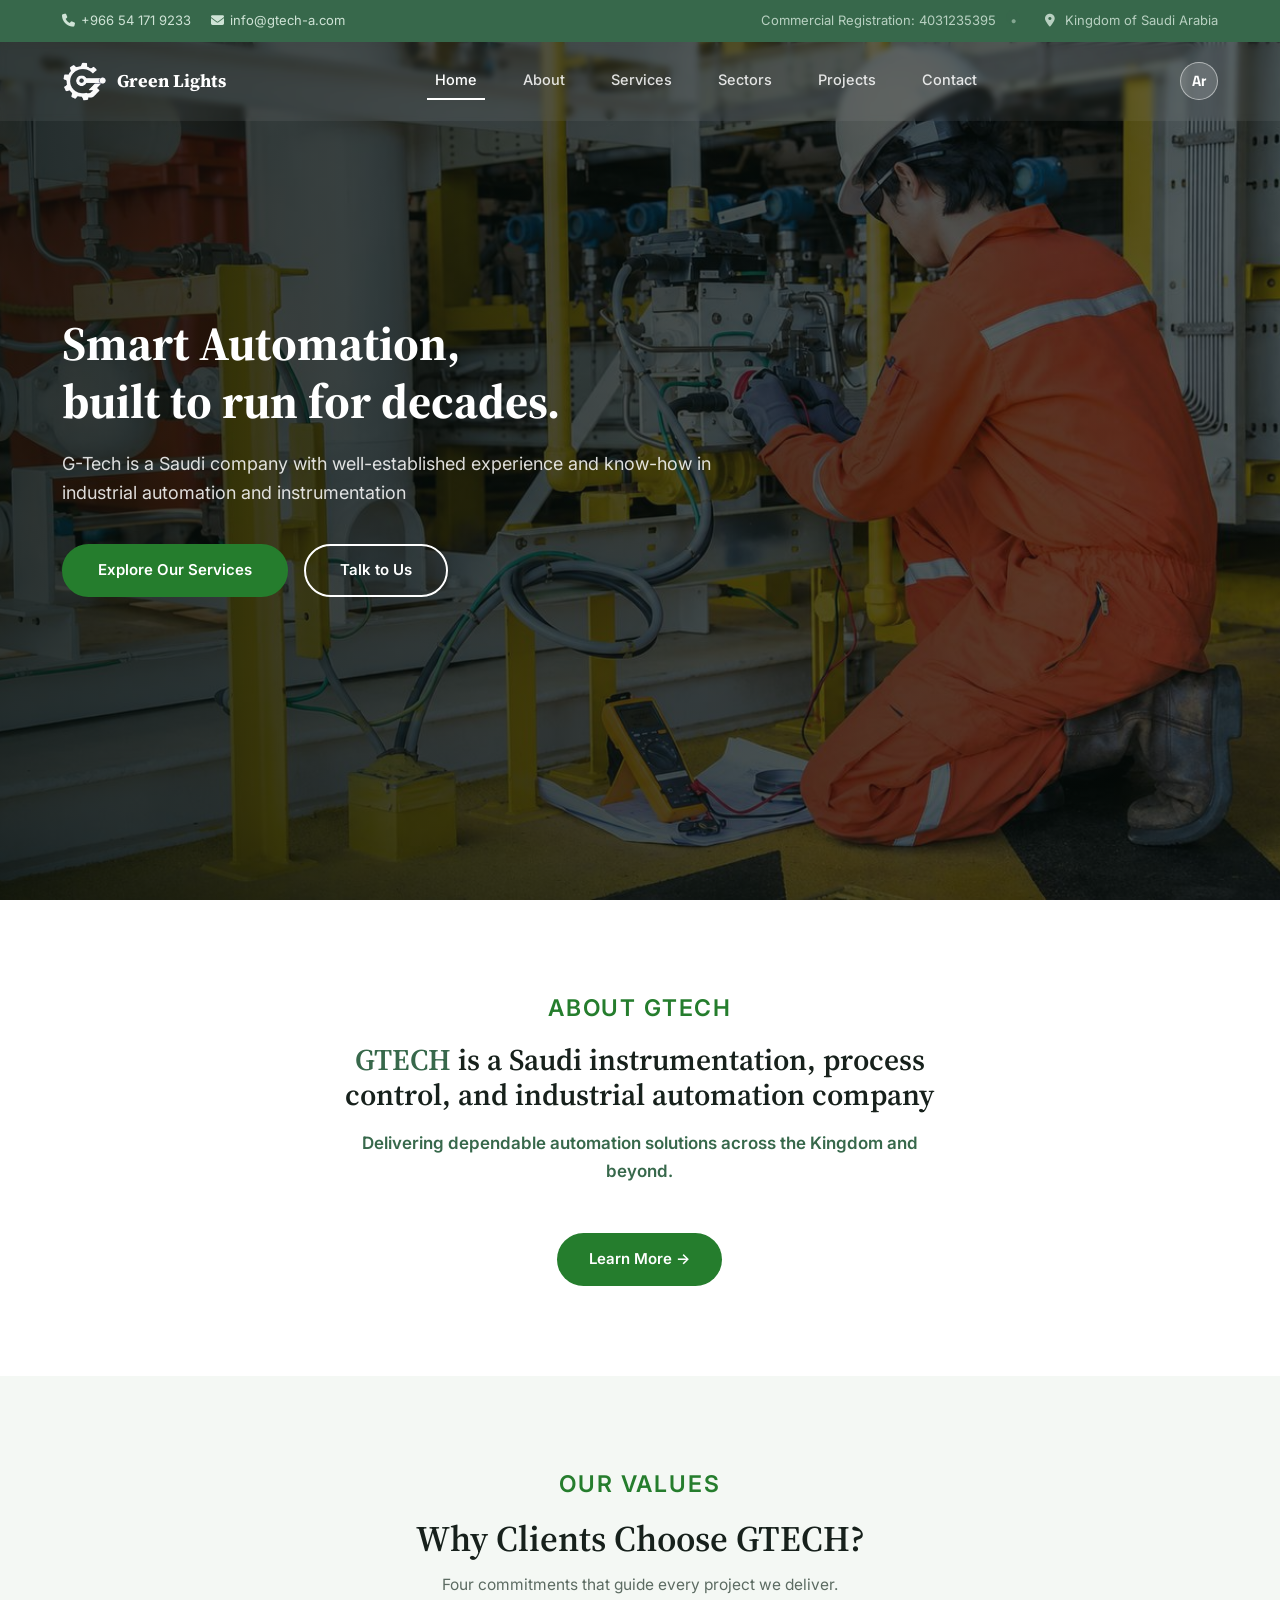
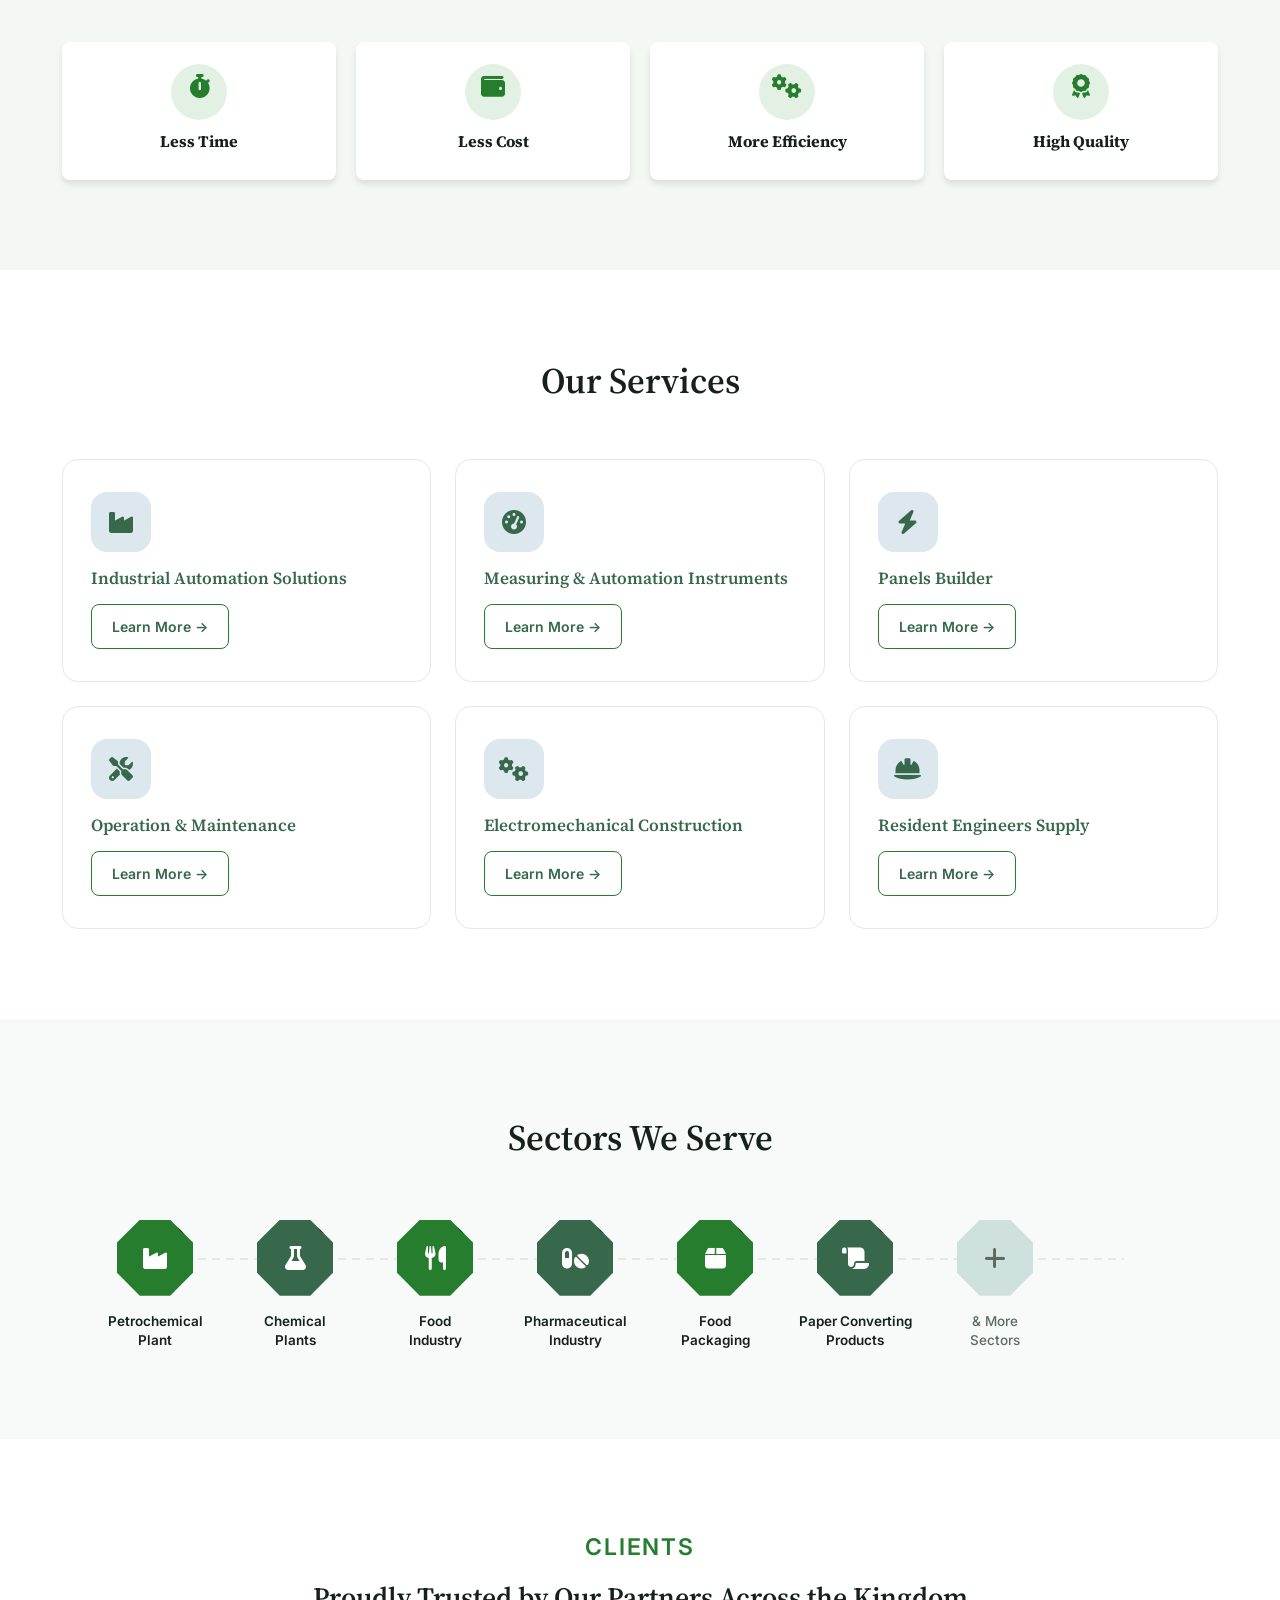
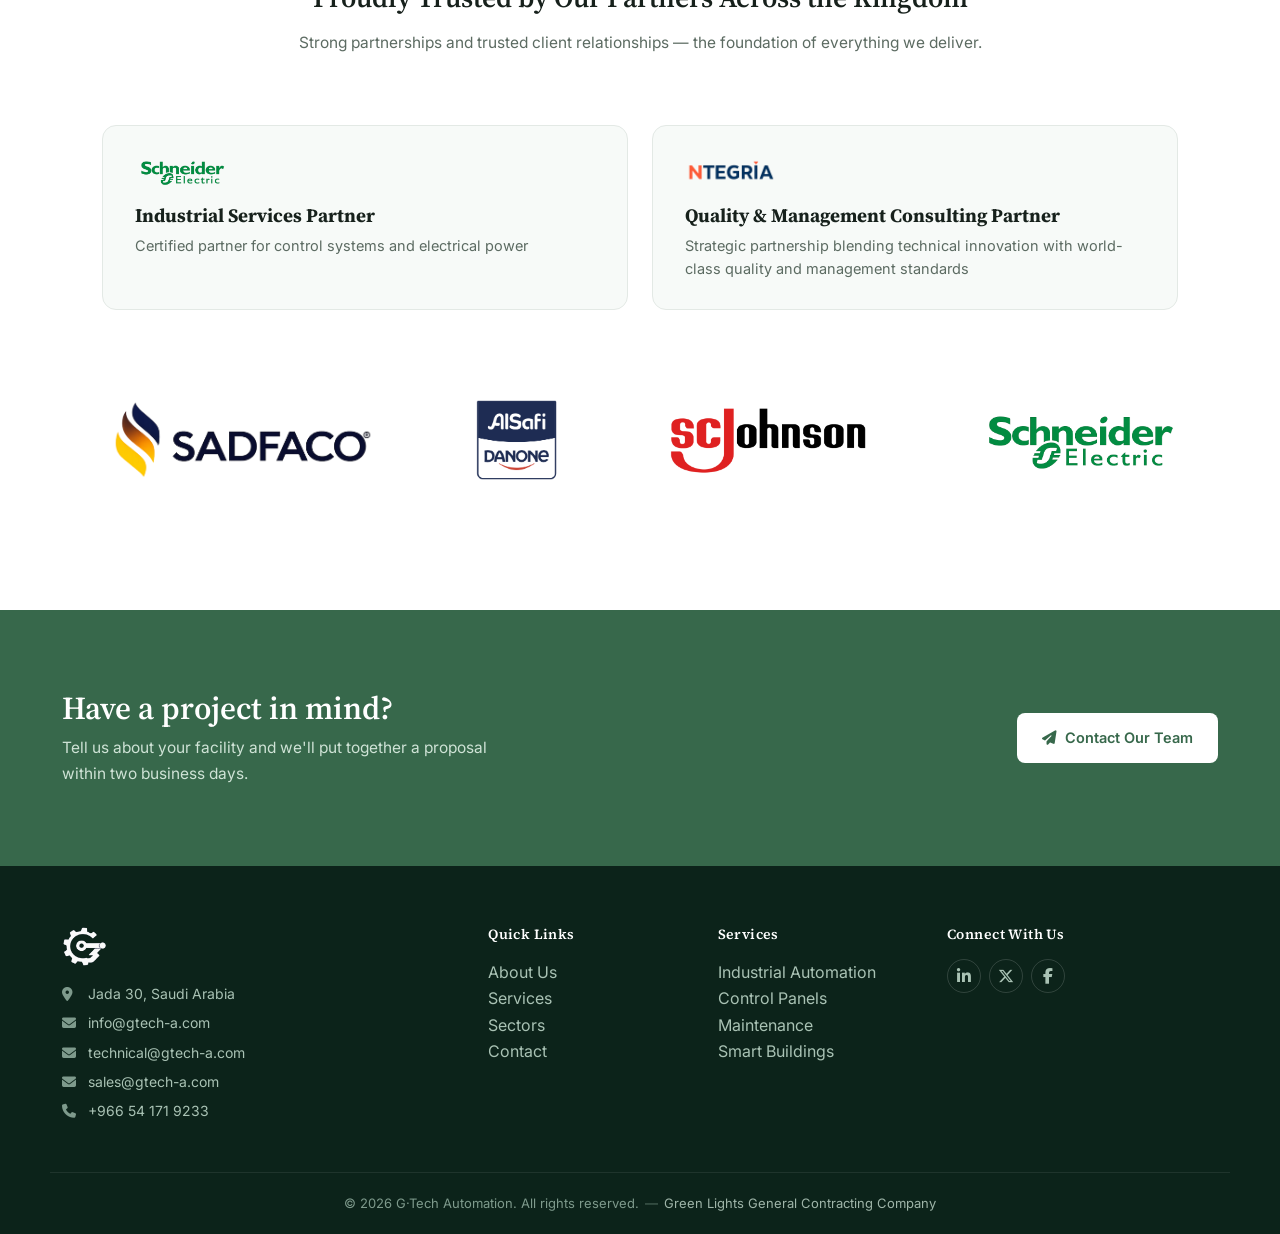
==== GTECH/index.html @ 02e1e557 "Merge branch 'main' of https://github.com/ghala-almashi/gtech" ====
<!DOCTYPE html>
<html lang="en" dir="ltr">

<head>
  <meta charset="UTF-8">
  <meta name="viewport" content="width=device-width, initial-scale=1.0">
  <title>G·Tech — Industrial Automation &amp; Instrumentation</title>
  <link rel="icon" type="image/png" href="img/logo-g.png">
  <!-- Google Fonts -->
  <link rel="preconnect" href="https://fonts.googleapis.com">
  <link rel="preconnect" href="https://fonts.gstatic.com" crossorigin>
  <link
    href="https://fonts.googleapis.com/css2?family=Source+Serif+4:opsz,wght@8..60,500;8..60,600;8..60,700&family=Inter:wght@400;500;600;700&display=swap"
    rel="stylesheet">
  <link href="https://fonts.googleapis.com/css2?family=Cairo:wght@500;600;700&display=swap" rel="stylesheet">

  <!-- Bootstrap 5 -->
  <link rel="stylesheet" href="https://cdnjs.cloudflare.com/ajax/libs/bootstrap/5.3.3/css/bootstrap.min.css"
    id="bootstrapCss">

  <!-- Font Awesome -->
  <link rel="stylesheet" href="https://cdnjs.cloudflare.com/ajax/libs/font-awesome/6.5.2/css/all.min.css">

  <!-- Custom styles (loaded after Bootstrap so it can override) -->
  <link rel="stylesheet" href="style.css">
</head>

<body>

  <!-- ============ TOPBAR ============ -->
  <div class="topbar">
    <div class="container topbar__row">
      <div class="topbar__contact">
        <a href="tel:+966541719233" style="direction: ltr !important; display: inline-block;">
          <i class="fa-solid fa-phone"></i>+966 54 171 9233
        </a>
        <a href="mailto:info@gtech-a.com">
          <i class="fa-solid fa-envelope"></i>info@gtech-a.com
        </a>
      </div>

      <div class="topbar__meta">
        <span data-i18n="topbar_cr">CR: 1234567890</span>
        <span class="dot">•</span>
        <a href="https://maps.app.goo.gl/diyAg2aWHn1jq8XP6" target="_blank" rel="noopener" class="topbar__location">
          <i class="fa-solid fa-location-dot"></i>
          <span data-i18n="topbar_location">Kingdom of Saudi Arabia</span>
        </a>
      </div>
    </div>
  </div>

  <!-- ============ HEADER / NAVBAR ============ -->
  <header class="site-header">
    <nav class="navbar navbar-expand-lg">
      <div class="container">
        <a href="#top" class="navbar-brand logo">
          <img src="img/logo.png" id="logoImg" alt="G·Tech Automation Logo" style="height: 40px;">
          <span class="logo__company-name" data-i18n="company_name">The Green Lights</span>

        </a>

        <div class="d-flex align-items-center gap-2 order-lg-2">
          <button id="langToggle" type="button" class="lang-toggle" aria-label="Switch language">Ar</button>
          <button class="navbar-toggler" type="button" data-bs-toggle="collapse" data-bs-target="#siteNav"
            aria-controls="siteNav" aria-expanded="false" aria-label="Toggle navigation">
            <span class="navbar-toggler-icon"></span>
          </button>
        </div>

        <div class="collapse navbar-collapse" id="siteNav">
          <ul class="navbar-nav mx-auto nav">
            <li class="nav-item"><a class="nav-link active" href="#top" data-i18n="nav_home">Home</a></li>
            <li class="nav-item"><a class="nav-link" href="#about" data-i18n="nav_about">About</a></li>
            <li class="nav-item"><a class="nav-link" href="#services" data-i18n="nav_services">Services</a></li>
            <li class="nav-item"><a class="nav-link" href="#sectors" data-i18n="nav_sectors">Sectors</a></li>
            <li class="nav-item"><a class="nav-link" href="#clients" data-i18n="nav_projects">Projects</a></li>
            <li class="nav-item"><a class="nav-link" href="contact.html" data-i18n="nav_contact">Contact</a></li>
          </ul>
        </div>
      </div>
    </nav>
  </header>

  <main id="top">

    <!-- ============ HERO BACKGROUND VIDEO (G-TECH STYLE) ============ -->
    <section class="hero-video-section" style="background-image:url('img/heropage.jpg');">
      <!-- طبقة فلتر بلون الهوية الأخضر الداكن لدمج الفيديو مع الموقع ووضوح النص -->
      <div class="hero-video-overlay"></div>

      <div class="container hero-video-container">
        <div class="hero-video-content">

          <h1 class="hero-video-title" data-i18n="hero_title">Smart Automation,<br>built to run for decades.</h1>
          <p class="hero-video-desc" data-i18n="hero_lede">
            We design, build, and maintain next-generation industrial automation systems and control panels with
            unmatched efficiency.
          </p>

          <div class="hero-video-actions">
            <a href="#services" class="btn-schneider btn-schneider--primary" data-i18n="hero_btn_explore">Explore Our
              Services</a>
            <a href="contact.html" class="btn-schneider btn-schneider--outline" data-i18n="hero_btn_talk">Talk to Us</a>
          </div>
        </div>
      </div>
    </section>

    <!-- ============ ABOUT ============ -->
    <section class="about-benefits reveal" id="about">
      <div class="container">
        <div class="row align-items-center g-5">

          <div class="col-lg-7 mx-auto">
            <p class="eyebrow eyebrow--dark" data-i18n="About">About GTECH</p>
            <h2 class="about-benefits__title" data-i18n="about_title">
              <span>GTECH</span> is a Saudi instrumentation, process control, and industrial automation company
            </h2>
            <p class="about-benefits__tagline" data-i18n="about_tagline">Delivering dependable automation solutions across the Kingdom and beyond.</p>
            <a href="about.html" class="about-benefits__cta" data-i18n="learn_more">
              <svg width="16" height="16" viewBox="0 0 24 24" fill="none" stroke="currentColor" stroke-width="2">
                <path d="M5 12h14M13 6l6 6-6 6" />
              </svg>
            </a>
          </div>
        </div>
      </div>
    </section>

    <!-- ============ Values ============ -->
    <section class="value-section reveal">
      <div class="container">
        <div class="section-head">
          <p class="eyebrow eyebrow--dark" data-i18n="values_eyebrow">Our Values</p>
          <h2 data-i18n="values_title">Why Clients Choose GTECH</h2>
          <p class="section-head__sub" data-i18n="values_sub">Four commitments that guide every project we deliver.</p>
        </div>

        <div class="value-grid">
          <div class="value-card">
            <div class="icon-circle">
              <i class="fa-solid fa-stopwatch"></i>
            </div>
            <h3 class="value-title" data-i18n="first_value"></h3>
          </div>

          <div class="value-card">
            <div class="icon-circle">
              <i class="fa-solid fa-wallet"></i>
            </div>
            <h3 class="value-title" data-i18n="second_value">International Shipping</h3>
          </div>

          <div class="value-card">
            <div class="icon-circle">
              <i class="fa-solid fa-gears"></i>
            </div>
            <h3 class="value-title" data-i18n="third_value">International Shipping</h3>
          </div>

          <div class="value-card">
            <div class="icon-circle">
              <i class="fa-solid fa-award"></i>
            </div>

            <h3 class="value-title" data-i18n="Fourth_value">International Shipping</h3>
          </div>
        </div>
      </div>
    </section>

    <!-- ============ SERVICES ============ -->
    <section class="features reveal" id="services">
      <div class="container">
        <div class="row">
          <div class="section-head">
            <h2 data-i18n="our_services">Our Services</h2>
          </div>
        </div>

        <div class="row row-cols-1 row-cols-md-2 row-cols-lg-3 g-4">

          <div class="col">
            <article class="fcard h-100">
              <div class="fcard__blob"><i class="fa-solid fa-industry"></i></div>
              <h3 data-i18n="s1">Industrial Automation Solutions</h3>
              <a href="service-automation.html" class="fcard__btn" data-i18n="learn_more">Learn More →</a>
            </article>
          </div>

          <div class="col">
            <article class="fcard h-100">
              <div class="fcard__blob"><i class="fa-solid fa-gauge-high"></i></div>
              <h3 data-i18n="s2">Measuring &amp; Automation Instruments</h3>
              <a href="service-instrumentation.html" class="fcard__btn" data-i18n="learn_more">Learn More →</a>
            </article>
          </div>

          <div class="col">
            <article class="fcard h-100">
              <div class="fcard__blob"><i class="fa-solid fa-bolt"></i></div>
              <h3 data-i18n="s3">Panels Builder</h3>
              <a href="service-panels.html" class="fcard__btn" data-i18n="learn_more">Learn More →</a>
            </article>
          </div>

          <div class="col">
            <article class="fcard h-100">
              <div class="fcard__blob"><i class="fa-solid fa-screwdriver-wrench"></i></div>
              <h3 data-i18n="s4">Operation &amp; Maintenance</h3>
              <a href="service-maintenance.html" class="fcard__btn" data-i18n="learn_more">Learn More →</a>
            </article>
          </div>

          <div class="col">
            <article class="fcard h-100">
              <div class="fcard__blob"><i class="fa-solid fa-gears"></i></div>
              <h3 data-i18n="s5">Electromechanical Construction</h3>
              <a href="service-electromechanical.html" class="fcard__btn" data-i18n="learn_more">Learn More →</a>
            </article>
          </div>

          <div class="col">
            <article class="fcard h-100">
              <div class="fcard__blob"><i class="fa-solid fa-hard-hat"></i></div>
              <h3 data-i18n="s6">Resident Engineers Supply</h3>
              <a href="service-resident.html" class="fcard__btn" data-i18n="learn_more">Learn More →</a>
            </article>
          </div>

        </div>
      </div>
    </section>

    <!-- ============ SECTORS ============ -->
    <section class="sectors-served reveal" id="sectors">
      <div class="container text-center">
        <h2 class="sectors-served__title" data-i18n="sectors_title">Sectors We Serve</h2>

        <div class="sectors-served__row">

          <div class="sector-item">
            <div class="sector-item__icon sector-item__icon--a">
              <span class="sector-item__num">01</span>
              <i class="fa-solid fa-industry"></i>
            </div>
            <p data-i18n="sector1">Petrochemical<br>Plant</p>
          </div>

          <div class="sector-item">
            <div class="sector-item__icon sector-item__icon--b">
              <span class="sector-item__num">02</span>
              <i class="fa-solid fa-flask"></i>
            </div>
            <p data-i18n="sector2">Chemical<br>Plants</p>
          </div>

          <div class="sector-item">
            <div class="sector-item__icon sector-item__icon--a">
              <span class="sector-item__num">03</span>
              <i class="fa-solid fa-utensils"></i>
            </div>
            <p data-i18n="sector3">Food<br>Industry</p>
          </div>

          <div class="sector-item">
            <div class="sector-item__icon sector-item__icon--b">
              <span class="sector-item__num">04</span>
              <i class="fa-solid fa-pills"></i>
            </div>
            <p data-i18n="sector4">Pharmaceutical<br>Industry</p>
          </div>

          <div class="sector-item">
            <div class="sector-item__icon sector-item__icon--a">
              <span class="sector-item__num">05</span>
              <i class="fa-solid fa-box"></i>
            </div>
            <p data-i18n="sector5">Food<br>Packaging</p>
          </div>

          <div class="sector-item">
            <div class="sector-item__icon sector-item__icon--b">
              <span class="sector-item__num">06</span>
              <i class="fa-solid fa-scroll"></i>
            </div>
            <p data-i18n="sector6">Paper Converting<br>Products</p>
          </div>

          <div class="sector-item sector-item--more">
            <div class="sector-item__icon sector-item__icon--more">
              <i class="fa-solid fa-plus"></i>
            </div>
            <p data-i18n="sector_more">&amp; More<br>Sectors</p>
          </div>

        </div>
      </div>
    </section>

    <!-- ============ CLIENTS ============ -->
    <section class="clients reveal" id="clients">
      <div class="container">

        <p class="eyebrow eyebrow--dark text-center" data-i18n="clients_eyebrow">
          CLIENTS
        </p>

        <h2 class="clients__title text-center" data-i18n="clients_title">
          Proudly Trusted by Our Partners Across the Kingdom
        </h2>

        <p class="clients__lede text-center" data-i18n="clients_tagline">We bring together advanced technology and administrative quality to build a sustainable, future-ready organization.</p>

        <div class="row partner-highlights g-4">
          <div class="col-lg-6">
            <div class="partner-card">
              <img src="img/client4.png" alt="Schneider Electric" class="partner-card__logo">
              
              <h3 class="partner-card__role" data-i18n="partner1_role1">Industrial Services Partner</h3>
              <p class="partner-card__desc" data-i18n="partner1_role2">Certified partner for control systems and electrical power</p>
            </div>
          </div>
          <div class="col-lg-6">
            <div class="partner-card">
              <img src="img/client10.png" alt="NTEGRIA" class="partner-card__logo">
              
              <h3 class="partner-card__role" data-i18n="partner2_role1">Quality &amp; Management Consulting Partner</h3>
              <p class="partner-card__desc" data-i18n="partner2_role2">Strategic partnership blending technical innovation with world-class quality and management standards</p>
            </div>
          </div>
        </div>

        <div class="clients-slider">

          <div class="slide-track">

            <!-- First set -->
            <img src="img/client1.png" alt="Client 1">
            <img src="img/client2.png" alt="Client 2">
            <img src="img/client3.png" alt="Client 3">
            <img src="img/client4.png" alt="Client 4">
            <img src="img/client5.svg.webp" alt="Client 5">
            <img src="img/client6.png" alt="Client 6">
            <img src="img/client7.png" alt="Client 7">
            <img src="img/client8.png" alt="Client 8">
            <img src="img/client9.png" alt="Client 9">
            <img src="img/client10.png" alt="Client 10">

            <!-- Duplicate for seamless loop -->
            <img src="img/client1.png" alt="Client 1">
            <img src="img/client2.png" alt="Client 2">
            <img src="img/client3.png" alt="Client 3">
            <img src="img/client4.png" alt="Client 4">
            <img src="img/client5.svg.webp" alt="Client 5">
            <img src="img/client6.png" alt="Client 6">
            <img src="img/client7.png" alt="Client 7">
            <img src="img/client8.png" alt="Client 8">
            <img src="img/client9.png" alt="Client 9">
            <img src="img/client10.png" alt="Client 10">
          </div>

        </div>

      </div>
    </section>


    <!-- ============ CTA / CONTACT ============ -->
    <section class="cta reveal" id="contact">
      <div class="container">

        <div class="row cta__row align-items-center g-4">
          <div class="col-lg-8">
            <h2 data-i18n="cta_title">Have a project in mind?</h2>
            <p data-i18n="cta_text">Tell us about your facility and we'll put together a proposal within two business
              days.</p>
          </div>
          <div class="col-lg-4 text-lg-end">
            <a href="mailto:info@gtech-a.com" class="btn btn--light"><i class="fa-solid fa-paper-plane"></i><span
                data-i18n="cta_btn">Contact
                Our Team</span></a>
          </div>
        </div>
      </div>

    </section>

  </main>


  <!-- ============ FOOTER ============ -->
  <footer class="site-footer">
    <div class="container">
      <!-- تم تغيير text-center إلى text-start ليصبح كل شيء محاذياً للطرف بشكل مرتب تلقائياً حسب اللغة -->
      <div class="row footer__grid g-4 text-start justify-content-between">

        <div class="col-lg-4 col-md-6 footer__col footer__col--brand">
          <a href="#top">
            <img src="img/logo.png" id="logoImg" alt="G·Tech Automation Logo"
              style="height: 50px; padding-bottom: 10px;">
          </a>
          <p>
            <a href="https://maps.app.goo.gl/diyAg2aWHn1jq8XP6" target="_blank" style="color: inherit; text-decoration: none;">
              <i class="fa-solid fa-location-dot"></i>
              <span data-i18n="footer_address">Jada 30, Kingdom of Saudi Arabia</span>
            </a>
          </p>
          <p><i class="fa-solid fa-envelope"></i> <a href="mailto:info@gtech-a.com">info@gtech-a.com</a></p>
          <p><i class="fa-solid fa-envelope"></i> <a href="mailto:technical@gtech-a.com">technical@gtech-a.com</a></p>
          <p><i class="fa-solid fa-envelope"></i> <a href="mailto:sales@gtech-a.com">sales@gtech-a.com</a></p>
          <p><i class="fa-solid fa-phone"></i> <a href="tel:+966541719233"
              style="direction: ltr !important; display: inline-block;">+966 54 171 9233</a></p>
        </div>

        <div class="col-lg-2 col-md-6 footer__col">
          <h4 data-i18n="footer_quicklinks_title">Quick Links</h4>
          <ul class="list-unstyled">
            <li><a href="#about" data-i18n="footer_about">About Us</a></li>
            <li><a href="#services" data-i18n="footer_services">Services</a></li>
            <li><a href="#sectors" data-i18n="footer_sectors">Sectors</a></li>
            <li><a href="contact.html" data-i18n="footer_contact">Contact</a></li>
          </ul>
        </div>

        <div class="col-lg-2 col-md-6 footer__col">
          <h4 data-i18n="footer_services_title">Services</h4>
          <ul class="list-unstyled">
            <li><a href="#services" data-i18n="footer_serv1">Industrial Automation</a></li>
            <li><a href="#services" data-i18n="footer_serv2">Control Panels</a></li>
            <li><a href="#services" data-i18n="footer_serv3">Maintenance</a></li>
            <li><a href="#services" data-i18n="footer_serv4">Smart Buildings</a></li>
          </ul>
        </div>

        <div class="col-lg-3 col-md-6 footer__col footer__social-block">
          <h4 data-i18n="footer_social_title">Social Media</h4>
          <!-- تم تغيير justify-content-center إلى d-flex لتبدأ الأيقونات من الطرف أيضاً -->
          <div class="footer__social d-flex gap-2">
            <a href="https://www.linkedin.com/in/g-tech-902535407" target="_blank" rel="noopener"
              aria-label="LinkedIn"><i class="fa-brands fa-linkedin-in"></i></a>
            <a href="https://x.com/GTechIndus" target="_blank" rel="noopener" aria-label="X"><i
                class="fa-brands fa-x-twitter"></i></a>
            <a href="https://www.facebook.com/profile.php?id=61589156886063" target="_blank" rel="noopener"
              aria-label="Facebook"><i class="fa-brands fa-facebook-f"></i></a>
          </div>
        </div>

      </div>
    </div>

    <div class="container footer__bottom text-center">
      <p>© <span id="year"></span> <span data-i18n="footer_copyright">G·Tech Automation. All rights reserved.</span> <span class="footer__group-sep">—</span> <span class="footer__group" data-i18n="footer_group">Green Lights General Contracting Company</span></p>
    </div>
  </footer>

  <!-- Bootstrap JS bundle (includes Popper, powers the navbar collapse) -->
  <script src="https://cdnjs.cloudflare.com/ajax/libs/bootstrap/5.3.3/js/bootstrap.bundle.min.js"></script>
  <!-- Custom JS -->
  <script src="script.js"></script>
  <script src="i18n.js"></script>

</body>

</html>
---- GTECH/style.css ----
/* =========================================================
   G·TECH AUTOMATION — Custom Stylesheet
   Built on top of Bootstrap 5 (grid, navbar, utilities)
   ========================================================= */

:root{
  /* ---- color tokens ---- */
  --primary:      #257D2D;
  --primary-dark: #37684B;
  --primary-tint: #cfe1dc;
  --accent-blue: #37684B;
  --accent-blue-tint: #DCE7EE;
  --ink:          #17211C;
  --muted:        #5C6B62;
  --bg:           #FFFFFF;
  --bg-soft:      #F7FAF8;
  --border:       #E3E9E5;

  /* ---- type tokens ---- */
  --font-display: 'Source Serif 4', Georgia, serif;
  --font-body:    'Inter', sans-serif;

  --radius: 10px;
}

body{
  background:var(--bg);
  color:var(--ink);
  font-family:var(--font-body);
  line-height:1.65;
  -webkit-font-smoothing:antialiased;
}
a{ color:inherit; text-decoration:none; }
h1,h2,h3,h4{
  font-family:var(--font-display);
  line-height:1.18;
  margin:0;
  font-weight:600;
  color:var(--ink);
}
p{ margin:0; }

/* keep container width consistent with the original design at large sizes */
@media (min-width:1200px){
  .container{ max-width:1180px; }
}

a:focus-visible, button:focus-visible, input:focus-visible{
  outline:2px solid var(--primary);
  outline-offset:3px;
}

@media (prefers-reduced-motion: reduce){
  *{ animation-duration:0.001ms !important; animation-iteration-count:1 !important; transition-duration:0.001ms !important; }
}

section[id]{
  scroll-margin-top: 100px;
}

@media (max-width:575.98px){
  section[id]{
    scroll-margin-top: 70px;
  }
}

/* ---------- shared labels ---------- */
.eyebrow{
  font-size:23px;
  font-weight:600;
  letter-spacing:0.08em;
  text-transform:uppercase;
  color:var(--accent-blue-tint);
  margin-bottom:14px;
  display:block;
}
.eyebrow--dark{ color:var(--primary); }

/* =========================================================
   TOPBAR
   ========================================================= */
.topbar{
  background:var(--primary-dark);
  color:#CFE3D6;
  font-size:13px;
  position:fixed; top:0; left:0; right:0; z-index:1040; --topbar-h:42px; }
.topbar__row{
  min-height:var(--topbar-h);
  display:flex;
  align-items:center;
  justify-content:space-between;
  padding-block:8px;
  gap:16px;
  flex-wrap:wrap;
}
.topbar__contact{ display:flex; gap:20px; }
.topbar__contact a i{ margin-inline-end:6px; }
.topbar__contact a:hover{ color:#fff; }
.topbar__meta{ display:flex; gap:10px; opacity:.85; }
.topbar__meta i{ margin-inline-end:6px; }
.topbar__meta .dot{ opacity:.6; }

/* =========================================================
   HEADER / NAVBAR
   ========================================================= */
.site-header {
  background:rgba(255,255,255,0.06);
  backdrop-filter:blur(3px);
  border-bottom:1px solid transparent;
  position:fixed;
  top:var(--topbar-h, 42px);
  left:0; right:0;
  z-index:1030;
  transition:background-color .3s ease, box-shadow .3s ease, border-color .3s ease;
}
.site-header .logo__company-name{
  color:#fff;
}
.site-header.is-scrolled .logo__company-name{
  color:var(--ink);
}
.site-header .logo, .site-header .logo__word{ color:#fff; }
.site-header .logo__word em{ color:#CFE9DA; }
.site-header .logo__mark{ background:rgba(255,255,255,0.18); color:#fff; }
.site-header .nav .nav-link{ color:rgba(255,255,255,0.85); }
.site-header .nav .nav-link:hover, .site-header .nav .nav-link.active{ color:#fff; border-color:#fff; }
.site-header .navbar-toggler-icon{ filter:invert(1); }
.site-header .btn--nav.btn--primary{ background:rgba(255,255,255,0.14); border:1px solid rgba(255,255,255,0.55); color:#fff; }
.site-header .btn--nav.btn--primary:hover{ background:rgba(255,255,255,0.24); }

.site-header.is-scrolled{
  background:var(--bg);
  border-bottom-color:var(--border);
  box-shadow:0 8px 24px -18px rgba(15,107,66,0.35);
  
}

.site-header.is-scrolled .nav .nav-link{ color:var(--muted); }
.site-header.is-scrolled .nav .nav-link:hover, .site-header.is-scrolled .nav .nav-link.active{ color:var(--ink); border-color:var(--primary); }
.site-header.is-scrolled .navbar-toggler-icon{ filter:none; }
.site-header.is-scrolled .btn--nav.btn--primary{ background:var(--primary); border-color:transparent; color:#fff; }
.site-header.is-scrolled .btn--nav.btn--primary:hover{ background:var(--primary-dark); }
@media (max-width:575.98px){
  .topbar{
    position:static;
  }
  .site-header{
    position:sticky;
    top:0;
  }
}

@media (max-width:991.98px){
  .navbar-collapse.show{
    background:var(--bg);
    margin-top:14px;
    padding:14px 20px 20px;
    border-radius:12px;
    box-shadow:0 16px 34px -18px rgba(0,0,0,0.35);
  }
  .navbar-collapse.show .nav-link{ color:var(--muted) !important; }
  .navbar-collapse.show .nav-link:hover, .navbar-collapse.show .nav-link.active{ color:var(--ink) !important; }
  .navbar-collapse.show .btn--nav.btn--primary{ background:var(--primary) !important; border-color:transparent !important; color:#fff !important; }
}
.navbar{ padding-block:14px; }
.logo{ display:flex; align-items:center; gap:10px; color:var(--ink); }
.logo__mark{
  font-family:var(--font-display);
  font-weight:700;
  font-size:22px;
  color:#fff;
  background:var(--primary);
  width:38px; height:38px;
  display:inline-flex; align-items:center; justify-content:center;
  border-radius:8px;
}
.logo__mark--light{ background:#fff; color:var(--primary-dark); }
.logo__word{ font-size:16px; font-weight:600; letter-spacing:0.01em; }
.logo__word em{ color:var(--primary); font-style:normal; font-weight:500; }
.logo__company-name{
  font-family:var(--font-display);
  font-size:18px;
  font-weight:700;
  color:var(--ink);
  white-space:nowrap;
}
.nav .nav-link{
  font-size:14.5px;
  font-weight:500;
  color:var(--muted);
  padding-block:6px;
  margin-inline:15px;
  border-bottom:2px solid transparent;
  transition:color .18s ease, border-color .18s ease;
}
.nav .nav-link:hover, .nav .nav-link.active{ color:var(--ink); border-color:var(--primary); }

.navbar-toggler{ border:none; padding:4px 8px; }
.navbar-toggler:focus{ box-shadow:0 0 0 2px var(--primary); }

/* ---------- buttons ---------- */
.btn--primary, .btn--ghost, .btn--light{
  display:inline-flex;
  align-items:center;
  gap:8px;
  font-size:14.5px;
  font-weight:600;
  padding:13px 24px;
  border-radius:8px;
  border:1px solid transparent;
  cursor:pointer;
  transition:transform .18s ease, background .18s ease, color .18s ease, border-color .18s ease;
  white-space:nowrap;
}
.btn--primary{ background:var(--primary); color:#fff; }
.btn--primary:hover{ background:var(--primary-dark); color:#fff; transform:translateY(-1px); }
.btn--nav{ padding:11px 20px; font-size:14px; margin-inline-start:10px; }
.btn--ghost{ background:transparent; color:#fff; border-color:rgba(255,255,255,0.55); }
.btn--ghost:hover{ background:rgba(255,255,255,0.12); color:#fff; }
.btn--light{ background:#fff; color:var(--primary-dark); }
.btn--light:hover{ background:var(--primary-tint); color:var(--primary-dark); }

/* =========================================================
   HERO
   ========================================================= */
.hero{ position:relative; height:100vh; overflow:hidden; }
.hero__img{ position:absolute; inset:0; width:100%; height:100%; object-fit:cover; }
.hero__scrim{
  position:absolute; inset:0;
  background:linear-gradient(100deg, rgba(10,25,18,0.86) 0%, rgba(10,25,18,0.62) 45%, rgba(10,25,18,0.22) 100%);
}
.hero__content{ position:relative; height:100%; display:flex; flex-direction:column; justify-content:center; padding-top: 70px;}
.hero__content h1{ color:#fff; font-size:clamp(48px, 7.5vw, 96px); margin-bottom:20px; }
.hero__lede{ color: var(--accent-blue-tint); font-size:19px; max-width:52ch; margin-bottom:32px;}
.hero__actions{ display:flex; gap:14px; flex-wrap:wrap; }

/* =========================================================
   STATS STRIP
   ========================================================= */
.stats{ background:var(--primary-tint); border-bottom:1px solid var(--border); padding-block:36px; }
.stat{ border-inline-start:1px solid var(--border); }
.stat:first-child{ border-inline-start:none; }
.stat__num{
  display:block;
  font-family:var(--font-display);
  font-size:28px;
  font-weight:700;
  color:var(--primary-dark);
  margin-bottom:4px;
}
.stat__label{ font-size:13.5px; color:var(--muted); }

/* =========================================================
   ABOUT
   ========================================================= */
.about{ padding-block:90px; background:var(--bg); }
.about__media img{ border-radius:var(--radius); box-shadow:0 20px 50px -20px rgba(15,107,66,0.35); }
.about__copy h2{ font-size:clamp(26px,3vw,36px); margin-bottom:18px; }
.about__copy p{ color:var(--muted); font-size:16px; margin-bottom:16px; max-width:52ch; }
.link-arrow{ display:inline-flex; align-items:center; gap:8px; color:var(--primary-dark); font-weight:600; margin-top:8px; }
.link-arrow i{ transition:transform .18s ease; }
.link-arrow:hover i{ transform:translateX(4px); }
.about-benefits{ padding-block:90px; background:var(--bg); }
.about-benefits__frame{
  border:2px dashed var(--primary);
  border-radius:32px;
  padding:18px;
  max-width:340px; 
}
.about-benefits__media{
  border-radius:24px;
  overflow:hidden;
  background:var(--primary-tint);
}
.about-benefits__media img{ width:100%; height:100%; object-fit:cover; display:block; aspect-ratio:4/5; }
.about-benefits__title{
  font-size:clamp(22px,2.6vw,30px);
  margin-bottom:16px;
  color:var(--ink);
}
.about-benefits__title span{ color:var(--primary-dark); }
.about-benefits__lede{ color:var(--muted); font-size:15.5px; margin-bottom:32px; max-width:56ch; text-align:justify}
.about-benefits__tagline{
  font-size:17px;
  font-weight:600;
  color:var(--primary-dark);
  margin-bottom:24px;
  max-width:56ch;
}
.about-benefits .row{
  align-items:center; 
}
.about-benefits__frame{
  max-width:340px;  
  margin:0 auto;     
}
.about-benefits__media{
  border-radius:24px;
  overflow:hidden;
  background:var(--primary-tint);
}
.about-benefits__media img{
  width:100%;
  height:100%;
  object-fit:cover;
  display:block;
  aspect-ratio:4/5;
}
.about-benefits__title,
.about-benefits__lede,
.about-benefits__tagline{
  text-align:center;
}
.about-benefits__cta{
  display:inline-flex;
  align-items:center;
  gap:8px;
  margin-top:24px;
  padding:14px 32px;
  border-radius:999px;
  background:var(--primary);
  color:#fff;
  font-weight:600;
  font-size:15px;
  text-decoration:none;
}
.col-lg-7{
  display:flex;
  flex-direction:column;
  align-items:center;   
  text-align:center;
}

.vision-mission{ padding-block:90px; background:var(--bg-soft); overflow:hidden; }
.vm-row{ position:relative; margin-bottom:80px; }
.vm-row:last-child{ margin-bottom:0; }

.vm-media{ position:relative; min-height:320px; display:flex; align-items:center; justify-content:center; }
.vm-shape{ position:absolute; width:80%; height:72%; z-index:0; border-radius:52% 48% 45% 55% / 55% 45% 58% 42%; }
.vm-shape--a{ background:var(--accent-blue-tint); top:-8%; inset-inline-start:-6%; }
.vm-shape--b{ background:var(--accent-blue-tint); bottom:-8%; inset-inline-end:-6%; }

.vm-blob{
  position:relative;
  z-index:1;
  width:86%;
  aspect-ratio:1/1;
  object-fit:cover;
  border-radius:62% 38% 55% 45% / 45% 60% 40% 55%;
  box-shadow:0 25px 50px -25px rgba(15,107,66,0.35);
}

.vm-title{ font-size:clamp(32px, 4vw, 48px); color:var(--primary-dark); margin-bottom:16px; }
.vision-mission p{ color:var(--muted); font-size:15.5px; max-width:56ch; text-align:justify; }


@media (max-width:991.98px){
  .vm-media{ margin-bottom:8px; }
}

.benefit-item{
  display:flex;
  gap:18px;
  align-items:flex-start;
  margin-bottom:24px;
}
.benefit-item__icon{
  flex-shrink:0;
  width:46px; height:46px;
  border-radius:50%;
  background:var(--accent-blue-tint);
  color:var(--accent-blue);
  display:flex; align-items:center; justify-content:center;
  font-size:18px;
}
.benefit-item h3{ font-size:16px; margin-bottom:4px; color:var(--ink); }
.benefit-item p{ font-size:14px; color:var(--muted); max-width:52ch; }

/* ------------Team--------------- */
.team-container {
    margin-top: 80px;
    padding: 0 20px;
    display: flex;
    flex-direction: column;
    align-items: center;
}
.team-content {
    display: flex;
    align-items: center;
    justify-content: center;
    gap: 40px;
    flex-wrap: wrap;
}
.team-image img {
    width: 350px;
    border-radius: 15px;
    box-shadow: 0 10px 20px rgba(0,0,0,0.1);
}
.team-text {
    max-width: 500px;
}
.team-container h1 {
    margin-bottom: 40px; 
}
.specialties-area {
    display: flex;
    flex-direction: column;
    align-items: center; 
    margin-top: 30px;
}
.dot {
    display: inline-block !important;
    width: 14px !important;
    height: 14px !important;
    background-color: var(--primary-dark) !important;
    border-radius: 50% !important;
    margin-right: 15px !important;
    flex-shrink: 0 !important;
}
.specialties-list li {
    display: flex !important;
    align-items: center !important;
}
.specialties-list li .dot {
    display: inline-block !important; 
    min-width: 14px;  
    min-height: 14px;
    background-color: var(--primary-dark) !important;
    border-radius: 50%;
    margin-right: 15px;
    flex-shrink: 0;
}

/* =========================================================
   Values
   ========================================================= */
.value-section {
  padding-block: 90px;
  background-color: #F4F8F4;
}
.value-grid {
  display: grid;
  grid-template-columns: repeat(4, 1fr);
  gap: 20px;
}

@media (max-width:991.98px){
  .value-grid{
    grid-template-columns: repeat(2, 1fr);
  }
}

@media (max-width:575.98px){
  .value-section{ padding-block:56px; }
  .value-grid{
    grid-template-columns: 1fr;
    gap: 14px;
  }
}

.values-header {
  text-align: center;
  margin-top: 50px;    
  margin-bottom: 20px; 
}
.values-header h2 {
  font-size: 32px;
  color: white;
  font-weight: bold;
  text-transform: uppercase; 
  letter-spacing: 1px;
}
.value-card {
  background-color: white;
  padding: 22px 18px;
  border-radius: 8px; 
  box-shadow: 0 4px 6px rgba(0, 0, 0, 0.1); 
  text-align: center;
  transition: transform 0.3s ease; 
}
.value-card:hover {
  transform: translateY(-5px); 
}
.value-card i {
  font-size: 26px;
  margin-bottom: 12px;
}
.icon-circle {
  width: 56px;
  height: 56px;
  background-color: #E3F1E4;
  border-radius: 50%;
  display: flex;
  justify-content: center;
  align-items: center;    
  margin: 0 auto 12px auto; 
}
.icon-circle i {
  font-size: 24px;
  color:#257D2D;
}
.value-title {
  font-size: 16px;
  font-weight: bold;
  margin-bottom: 8px;
}
.value-description {
  font-size: 14px;
  line-height: 1.5;
  opacity: 0.8;
}

/* =========================================================
   SECTION HEAD (shared)
   ========================================================= */
.section-head{ margin-bottom:44px; text-align:center; }
.section-head h2{ font-size:clamp(26px,3vw,36px); margin-bottom:12px; }
.section-head__sub{ color:var(--muted); font-size:15.5px; }

/* =========================================================
   FEATURES (redesigned: icon + title + Learn More only)
   ========================================================= */
.features{ padding-block:90px; }
.fcard{
  background:#fff;
  border:1px solid var(--border);
  border-radius:16px;
  padding:32px 28px;
  display:flex;
  flex-direction:column;
  align-items:flex-start;
  gap:16px;
  transition:box-shadow .2s ease, transform .2s ease;
}
.fcard:hover{ box-shadow:0 20px 40px -24px rgba(15,107,66,0.28); transform:translateY(-3px); }

.fcard__blob{
  width:60px; height:60px;
  border-radius:16px;
  background:var(--accent-blue-tint);
  display:flex; align-items:center; justify-content:center;
}
.fcard__blob i{ font-size:24px; color:var(--accent-blue); }

.fcard h3{ font-size:17px; margin:0; color:var(--primary-dark); }

.fcard__btn{
  margin-top:auto;
  display:inline-flex;
  align-items:center;
  gap:6px;
  font-size:14px;
  font-weight:600;
  color:var(--primary-dark);
  border:1px solid var(--primary);
  border-radius:8px;
  padding:10px 20px;
  text-decoration:none;
  transition:background .18s ease, color .18s ease;
}
.fcard__btn:hover{ background:var(--primary); color:#fff; }
/* =========================================================
   why choose gtech?
   ========================================================= */
.why-choose{ padding-block:90px; background:var(--bg); position:relative; overflow:hidden; }
.why-choose__title{ font-size:clamp(26px,3vw,36px); margin-bottom:56px; color:var(--ink); }

.why-choose__deco{ position:absolute; width:56px; height:56px; }
.why-choose__deco--left{ top:-6px; left:0; }
.why-choose__deco--right{ top:-4px; right:0; }

.why-choose__row{ max-width:1080px; margin-inline:auto; }

.why-item{ text-align:center; }
.why-item__blob{
  width:92px; height:92px;
  margin:0 auto 18px;
  display:flex; align-items:center; justify-content:center;
  font-size:30px;
}
.why-item__blob--a{
  background:var(--primary-tint);
  color:var(--primary-dark);
  border-radius:42% 58% 55% 45% / 45% 40% 60% 55%;
}
.why-item__blob--b{
  background:var(--accent-blue-tint);
  color:var(--accent-blue);
  border-radius:58% 42% 45% 55% / 55% 45% 55% 45%;
}
.why-item h3{
  font-size:14.5px;
  font-weight:600;
  color:var(--ink);
  max-width:20ch;
  margin-inline:auto;
  line-height:1.4;
}

@media (max-width:767.98px){
  .why-choose__deco{ display:none; }
}
/* =========================================================
   sectors
   ========================================================= */

.sectors-served{ padding-block:90px; background:var(--bg-soft); }
.sectors-served__title{ font-size:clamp(26px,3vw,36px); margin:8px 0 60px; color:var(--ink); }

.sectors-served__row{
  display: grid;
  grid-template-columns: repeat(auto-fill, minmax(120px, 1fr));
  justify-content: center;
  gap: 20px;
  max-width: 1100px;
  margin-inline: auto;
  position: relative;
}
.sectors-served__row::before{
  content:"";
  position:absolute;
  top:38px;
  left:6%;
  right:6%;
  height:2px;
  background:repeating-linear-gradient(90deg, var(--border) 0 8px, transparent 8px 14px);
  z-index:0;
}

.sector-item{ position:relative; width:130px; z-index:1; }
.sector-item__icon{
  width:76px; height:76px;
  margin:0 auto 16px;
  clip-path:polygon(30% 0%, 70% 0%, 100% 30%, 100% 70%, 70% 100%, 30% 100%, 0% 70%, 0% 30%);
  display:flex; align-items:center; justify-content:center;
  color:#fff;
  font-size:24px;
  position:relative;
}
.sector-item__icon--a{ background:var(--primary); }
.sector-item__icon--b{ background:var(--accent-blue); }
.sector-item__icon--more{
  background:var(--primary-tint);
  color:var(--muted);
}

.sector-item__num{
  position:absolute;
  top:-8px; right:-6px;
  background:var(--ink);
  color:#fff;
  font-size:10px;
  font-weight:700;
  width:22px; height:22px;
  border-radius:50%;
  display:flex; align-items:center; justify-content:center;
}

.sector-item p{ font-size:13.5px; font-weight:600; color:var(--ink); line-height:1.4; }
.sector-item--more p{ color:var(--muted); font-weight:500; }

@media (max-width:767.98px){
  .sectors-served__row::before{ display:none; }
  .sector-item{ width:100px; }
}

/* =========================================================
   CLIENTS
   ========================================================= */
.clients{ padding-block:90px; background:var(--bg); }
.clients__title{ font-size:clamp(22px,2.6vw,28px); max-width:920px; margin:0 auto 16px; color:var(--ink); white-space:nowrap; }
.clients__lede{ color:var(--muted); font-size:15.5px; max-width:900px; margin:0 auto 44px; line-height:1.7; white-space:nowrap; }

@media (max-width:991.98px){
  .clients__title, .clients__lede{ white-space:normal; }
}
.clients__row{ max-width:1040px; margin-inline:auto; }

.client-card{ position:relative; padding:10px; }

.client-card__shape{
  position:absolute;
  transform: translate(-5px, -5px);
  inset:10px;
  border-radius:20px;
  transform:rotate(5deg);
}
.client-card--a .client-card__shape{ background:var(--primary-tint); }
.client-card--b .client-card__shape{ background:var(--accent-blue-tint); }
.client-card--c .client-card__shape{ background:#BFE3D1; }

.client-card__box{
  position:relative;
  background:#fff;
  border-radius:20px;
  min-height:150px;
  display:flex;
  align-items:center;
  justify-content:center;
  padding:24px;
  box-shadow:0 16px 34px -22px rgba(15,107,66,0.28);
}
.client-card__box {
    position: relative;
    background: #fff;
    border-radius: 20px;
    min-height: 150px;
    display: flex;
    align-items: center;
    justify-content: center;
    padding: 24px;
}

.client-card__box img {
    width: auto;
    height: 70px;
    max-width: 160px;
    object-fit: contain;
}

/* ---- strategic partner highlight boxes ---- */
.partner-highlights{ max-width:1100px; margin:0 auto 50px; }
.partner-card{
  background:var(--bg-soft);
  border:1px solid var(--border);
  border-radius:14px;
  padding:28px 32px;
  height:100%;
  text-align:start;
  transition:box-shadow .2s ease, transform .2s ease;
}
.partner-card:hover{ box-shadow:0 16px 34px -24px rgba(15,107,66,0.28); transform:translateY(-2px); }
.partner-card__eyebrow{
  font-family:'Courier New', monospace;
  text-transform:uppercase;
  letter-spacing:.08em;
  font-size:12.5px;
  font-weight:700;
  color:var(--accent-blue);
  margin-bottom:10px;
}
.partner-card__logo{
  display:block;
  height:36px;
  width:auto;
  max-width:140px;
  object-fit:contain;
  margin-bottom:14px;
}
.partner-card__role{ font-size:19px; font-weight:700; color:var(--ink); margin-bottom:8px; }
.partner-card__desc{ font-size:14.5px; color:var(--muted); line-height:1.6; }


/* =========================================================
   CTA
   ========================================================= */
.cta{ background:var(--primary-dark); padding-block:80px; }
.cta h2{ color:#fff; font-size:clamp(24px,2.8vw,32px); margin-bottom:8px; }
.cta p{ color:#CFE3D6; font-size:15.5px; max-width:46ch; }

/* Dark blue variant, used for the FAQ section on contact.html */
.cta.faq-dark{ background:#0E2A47; }
.faq-dark .faq-q i{ color:#9FC1E8; }
.faq-dark .faq-a > p{ color:#C7D6E8; }
.faq-dark .eyebrow{ color:#9FC1E8; }

/* =========================================================
   FORM
   ========================================================= */
.contact-form-wrapper {
  margin: 40px auto 0 auto; 
  background: white; 
  max-width: 700px;   
  border-radius: 20px;
  box-shadow: 0 15px 30px rgba(0,0,0,0.1); 
  padding: 30px;
  border-radius: 10px;
}
.cform {
  margin: 0 auto;  
  padding: 20px;
}
.contact-form-wrapper input, 
.contact-form-wrapper textarea {
  width: 100%;
  margin-bottom: 15px;
  padding: 10px;
  border: 1px solid #ddd;
  border-radius: 5px;
  background-color: #f9f9f9;
}
.cform input:focus, .cform textarea:focus {
  border-color: var(--primary-dark);
  outline: none;
}


/* =========================================================
   FOOTER
   ========================================================= */
.site-footer{ background:#0C231A; color:#A9C2B4; padding-block:60px 0; }
.footer__grid{ padding-bottom:44px; border-bottom:1px solid rgba(255,255,255,0.08); }
.footer__col h4{ color:#fff; font-size:14px; font-weight:600; letter-spacing:.03em; margin-bottom:16px; }
.footer__col ul{ list-style:none; padding:0; margin:0; display:flex; flex-direction:column; gap:10px; }
.footer__col a:hover{ color:#fff; }
.footer__col--brand p{ margin-block:6px; font-size:14px; }
.footer__col--brand p i{ width:16px; margin-inline-end:6px; color:#7E9A8C; }
.footer__col--brand .logo{ margin-bottom:14px; }
.muted{ font-size:14px; color:#A9C2B4; }

.footer__social{ display:flex; gap:14px; margin-top:16px; }
.footer__social a{
  width:34px; height:34px;
  border:1px solid rgba(255,255,255,0.15);
  border-radius:50%;
  display:inline-flex; align-items:center; justify-content:center;
  color:#A9C2B4;
  transition:background .18s ease, color .18s ease;
}
.footer__social a:hover{ background:var(--primary); color:#fff; border-color:var(--primary); }

.subscribe{ display:flex; gap:8px; margin-block:16px 4px; }
.subscribe input{
  flex:1;
  background:rgba(255,255,255,0.06);
  border:1px solid rgba(255,255,255,0.15);
  border-radius:8px;
  padding:11px 12px;
  color:#fff;
  font-family:var(--font-body);
  font-size:13.5px;
}
.subscribe input::placeholder{ color:#8AA598; }
.subscribe button{
  background:var(--primary);
  color:#fff;
  border:0;
  border-radius:8px;
  padding:0 18px;
  font-size:13.5px;
  font-weight:600;
  cursor:pointer;
}
.subscribe button:hover{ background:#12855A; }

.footer__bottom{ padding-block:20px; font-size:13px; color:#7E9A8C; text-align:center; }
.footer__group{ color:#9FB5A9; }
.footer__group-sep{ opacity:.6; margin-inline:2px; }
@media (max-width:575.98px){
  .footer__group-sep{ display:block; height:4px; opacity:0; }
}

/* =========================================================
   RESPONSIVE TWEAKS (beyond Bootstrap's own grid behavior)
   ========================================================= */
@media (max-width: 991.98px){
  .navbar-collapse{ padding-top:14px; }
  .nav .nav-link{ margin-inline:0; padding-block:10px; border-bottom:1px solid var(--border); }
  .btn--nav{ margin-inline-start:0; margin-top:10px; display:inline-flex; }
  .stat{ border-inline-start:none; margin-bottom:12px; }
}

@media (max-width: 575.98px){
  .hero{ height:auto; padding-block:110px 60px; }
  .cta .text-lg-end{ text-align:left !important; margin-top:12px; }
}

/* =========================================================
   ARABIC / RTL SUPPORT
   ========================================================= */
html[lang="ar"] body,
html[lang="ar"] h1,
html[lang="ar"] h2,
html[lang="ar"] h3,
html[lang="ar"] h4,
html[lang="ar"] .btn,
html[lang="ar"] .nav .nav-link{
  font-family:'Cairo', sans-serif;
}

/* icons that imply direction should mirror in RTL */
html[dir="rtl"] .fa-arrow-right{ transform:scaleX(-1); }

/* browsers force LTR on email/tel/url inputs by default (even in RTL pages) —
   override so these fields align right, like every other field, in Arabic */
html[dir="rtl"] input[type="email"],
html[dir="rtl"] input[type="tel"],
html[dir="rtl"] input[type="url"]{
  direction: rtl;
  text-align: right;
}

.lang-toggle{
  width:38px;
  height:38px;
  border-radius:50%;
  background:var(--primary);
  color:#fff;
  border:1px solid rgba(255,255,255,0.4);
  font-family:'Cairo', sans-serif;
  font-size:15px;
  font-weight:700;
  display:inline-flex;
  align-items:center;
  justify-content:center;
  margin-inline-start:10px;
  cursor:pointer;
  transition:background .18s ease, transform .18s ease;
}
.lang-toggle:hover{ background:var(--primary-dark); transform:translateY(-1px); }


.site-header .lang-toggle{ background:rgba(255,255,255,0.16); border-color:rgba(255,255,255,0.5); }
.site-header.is-scrolled .lang-toggle{ background:var(--primary); border-color:transparent; }

/* =========================================================
   SUBPAGE HEADER — for pages with no hero video behind the nav
   (add class="subpage" to <body>, e.g. contact.html)
   ========================================================= */
body.subpage .site-header{
  background:var(--bg);
  border-bottom-color:var(--border);
  box-shadow:0 8px 24px -18px rgba(15,107,66,0.35);
}
body.subpage .site-header .nav .nav-link{ color:var(--muted); }
body.subpage .site-header .nav .nav-link:hover,
body.subpage .site-header .nav .nav-link.active{ color:var(--ink); border-color:var(--primary); }
body.subpage .site-header .navbar-toggler-icon{ filter:none; }
body.subpage .site-header .lang-toggle{ background:var(--primary); border-color:transparent; }

/* push page content clear of the fixed topbar + header */
body.subpage main{ padding-top:128px; }
@media (max-width:575.98px){
  body.subpage main{ padding-top:70px; }
}

/* Optional modifier for subpages with no info topbar above the nav
   (add class="no-topbar" alongside "subpage" on <body>) */
body.subpage.no-topbar .site-header{ top:0; }
body.subpage.no-topbar main{ padding-top:88px; }

/* Breadcrumb + title band used at the top of subpages */
.page-banner{
  background:var(--primary-dark);
  padding-block:46px 42px;
  text-align:center;
}
.page-banner .crumbs{
  display:block;
  color:#CFE3D6;
  font-size:13px;
  letter-spacing:.04em;
  text-transform:uppercase;
  margin-bottom:10px;
}
.page-banner h1{
  color:#fff;
  font-size:clamp(26px,3.4vw,36px);
}

/* Contact info strip — re-uses the existing value-card / icon-circle look */
.contact-info{ padding-block:70px 10px; background:var(--bg-soft); }
.contact-info .value-section{ background:var(--bg); border-radius:16px; box-shadow:0 8px 24px -18px rgba(15,107,66,0.18); }

/* =========================================================
   FAQ (embedded inside the CTA / contact section)
   ========================================================= */

.faq-list{ display:flex; flex-direction:column; gap:14px; }

.faq-item{
  border:1px solid rgba(255,255,255,0.18);
  border-radius:var(--radius);
  background:rgba(255,255,255,0.06);
  overflow:hidden;
  transition:border-color .2s ease;
}
.faq-item.open{ border-color:#fff; }

.faq-q{
  width:100%;
  display:flex;
  align-items:center;
  justify-content:space-between;
  gap:16px;
  padding:20px 22px;
  background:transparent;
  border:none;
  text-align:start;
  font-family:var(--font-body);
  font-size:16px;
  font-weight:600;
  color:#fff;
  cursor:pointer;
}
.faq-q i{
  flex-shrink:0;
  color:var(--primary-tint);
  transition:transform .25s ease;
}
.faq-item.open .faq-q i{ transform:rotate(180deg); }

.faq-a{
  display:grid;
  grid-template-rows:0fr;
  transition:grid-template-rows .3s ease;
}
.faq-a > p{
  overflow:hidden;
  min-height:0;
  padding-inline:22px;
  color:#CFE3D6;
  font-size:14.5px;
  line-height:1.7;
}
.faq-item.open .faq-a{ grid-template-rows:1fr; }
.faq-item.open .faq-a > p{ padding-block-end:20px; }

.faq-block{
  max-width:680px;
  margin-inline:0;
  margin-block-start:32px;
  padding-block-start:30px;
  border-top:1px solid rgba(255,255,255,0.15);
}
.faq-block .section-head{ text-align:start; margin-bottom:28px; }
.faq-q{ padding:16px 18px; font-size:14.5px; }
.faq-a > p{ padding-inline:18px; font-size:13.5px; }
/* =========================================================
   تعديلات إضافية مخصصة للهواتف والشاشات الصغيرة
   ========================================================= */

/* تعديل الـ Topbar ليصبح مرناً عمودياً على الموبايل */
.topbar__row {
  flex-direction: column;
  text-align: center;
  gap: 4px;
  padding-block: 6px;
}

@media (min-width: 576px) {
  .topbar__row {
    flex-direction: row;
    justify-content: space-between;
    gap: 16px;
  }
}

/* تنسيقات الشاشات المتوسطة والصغيرة (الجوالات والتابلت) */
@media (max-width: 991.98px) {
  /* جعل القائمة المنسدلة قابلة للتمرير إذا كانت الروابط كثيرة */
  .navbar-collapse {
    max-height: 70vh;
    overflow-y: auto;
  }
  
  /* ضبط المسافات بين أزرار اللغة والـ CTA في الموبايل */
  .lang-toggle {
    margin-block: 10px;
    margin-inline: 0;
  }
  .btn--nav {
    margin-inline: 0;
    margin-top: 5px;
    display: flex;
    justify-content: center;
  }

  /* كروت الرؤية والرسالة: ترتيب عمودي منطقي لمنع التداخل */
  .vm-row {
    margin-bottom: 40px;
  }
  .vm-media {
    min-height: auto;
    margin-block: 20px;
    order: 2 !important; /* يضمن نزول الصورة أسفل النص دائماً في الجوال */
  }
  .vm-blob {
    width: 70%;
  }
}

/* تنسيقات الشاشات الصغيرة جداً (الهواتف الذكية) */
@media (max-width: 767.98px) {
  /* قسم الـ Hero: منع اختفاء النصوص خلف القائمة الثابتة وتصغير حجم الخط */
  .hero {
    height: auto;
    min-height: 100vh;
    padding-block: 70px 60px;
    display: flex;
    align-items: center;
  }
  .hero__content h1 {
    font-size: clamp(32px, 6vw, 42px);
    line-height: 1.3;
  }
  .hero__lede {
    font-size: 16px;
  }
  .hero__actions {
    flex-direction: column;
    width: 100%;
  }
  .hero__actions .btn {
    width: 100%;
    justify-content: center;
  }

  /* قسم القطاعات: عرض عنصرين بجانب بعض في كل صف بشكل متناسق */
  .sectors-served__row {
    grid-template-columns: repeat(2, 1fr);
    gap: 15px;
  }
  .sector-item {
    width: 100%;
  }

  /* ضبط أحجام كروت العملاء والـ FAQ لتناسب شاشات اللمس الضيقة */
  .client-card {
    max-width: 280px;
    margin: 0 auto;
  }
  .client-card__box {
    min-height: 120px;
    padding: 16px;
  }
  .faq-block {
    margin-block-start: 24px;
    padding-block-start: 20px;
  }
  .faq-q {
    font-size: 14px;
    padding: 14px 16px;
  }
}

/* تحسينات عامة على النصوص والمساحات الثابتة */
.fcard p {
  margin-bottom: 40px;
}

@media (max-width: 575.98px) {
  /* إلغاء المحاذاة الممتدّة (justify) في الجوال لمنع تمدد الكلمات العربية بشكل قبيح */
  p, .about-benefits__lede, .fcard p, .vision-mission p {
    text-align: start !important;
  }
}
/* =========================================================
   OUR PROCESS SECTION
   ========================================================= */
.process-section{ padding-block:90px; background:var(--bg); }

.process-vertical{
    max-width:720px;
    margin-inline:auto;
    display:flex;
    flex-direction:column;
    gap:18px;
}

.pv-step{
    position:relative;
    display:flex;
    align-items:center;
}

.pv-pill{
    position:relative;
    width:100%;
    display:flex;
    align-items:center;
    gap:12px;
    padding:14px 22px;
    background:var(--bg-soft);
    border:1px solid rgba(34,48,59,.08);
    border-radius:18px;
    box-shadow:0 10px 22px rgba(34,48,59,.10);
}

.pv-icon-sm{
    flex-shrink:0;
    width:44px; height:44px;
    border-radius:50%;
    background:var(--accent-blue-tint);
    color:var(--accent-blue);
    display:flex; align-items:center; justify-content:center;
}

.pv-pill-text h3{
    font-size:16px;
    margin-bottom:4px;
    color:var(--ink);
}
.pv-pill-text p{
    font-size:14px;
    color:var(--muted);
}

.pv-badge{
    flex-shrink:0;
    width:36px; height:36px;
    margin-inline-start:14px;
    border-radius:50%;
    background:var(--primary-dark);
    color:#fff;
    font-size:13px;
    font-weight:700;
    display:flex; align-items:center; justify-content:center;
}

@media (max-width:575.98px){
    .pv-pill{ padding:12px 16px; gap:10px; }
    .pv-badge{ width:30px; height:30px; font-size:12px; }
}

.reveal{
    opacity:0;
    transform:translateY(60px);
    transition:all .8s ease;
}

.reveal.active{
    opacity:1;
    transform:translateY(0);
}

.clients-slider{
    overflow:hidden;
    width:100%;
    padding:40px 0;
}

.slide-track{
    display:flex;
    width:max-content;
    animation:scroll 50s linear infinite;
}

.slide-track img{
    height:80px;
    margin:0 50px;
}

/* English animation */
@keyframes scroll {
  0% { transform: translateX(0); }
  100% { transform: translateX(-50%); } /* Moves left */
}

/* Arabic (RTL) */
html[dir="rtl"] .slide-track {
  animation: scroll-rtl 50s linear infinite; /* Updated class and matched duration */
}

@keyframes scroll-rtl {
  0% { transform: translateX(0); }
  100% { transform: translateX(50%); } /* Moves right instead */
}

.reveal{
    opacity:0;
    transform:translateY(60px);
    transition:
        opacity .8s ease,
        transform .8s ease;
}

.reveal.active{
    opacity:1;
    transform:translateY(0);
}
/* =========================================================
   G-TECH VIDEO HERO SECTION 
   ========================================================= */
.hero-video-section {
  position: relative;
  height: 100vh;
  width: 100%;
  display: flex;
  align-items: center;
  overflow: hidden;
  background-color: #050d0a;
  background-size: cover;
  background-position: center;
  background-repeat: no-repeat; /* لون احتياطي داكن جداً متناسق مع الفيديو */
}

/* تمديد وتوسيط الفيديو ليمر خلف كامل الشاشة */
.hero-bg-video {
  position: absolute;
  top: 50%;
  left: 50%;
  min-width: 100%;
  min-height: 100%;
  width: auto;
  height: auto;
  transform: translate(-50%, -50%);
  object-fit: cover;
  z-index: 1;
}

/* فلتر تدرج داكن لحماية تباين النصوص وتنسيق ألوان الهوية */
.hero-video-overlay {
  position: absolute;
  inset: 0;
  background: linear-gradient(90deg, rgba(5, 13, 10, 0.82) 0%, rgba(5, 13, 10, 0.62) 100%);
  z-index: 2;
}

/* دعم اتجاه الفلتر عند التبديل للغة العربية */
html[dir="rtl"] .hero-video-overlay {
  background: linear-gradient(270deg, rgba(5, 13, 10, 0.85) 0%, rgba(0, 0, 0, 0.4) 100%);
}

.hero-video-container {
  position: relative;
  z-index: 3;
  width: 100%;
}

.hero-video-content {
  max-width: 650px;
  animation: videoHeroFadeUp 1s ease-out forwards;
}

.hero-video-title {
  color: #ffffff;
  font-size: clamp(30px, 4.5vw, 48px);
  font-weight: 700;
  line-height: 1.2;
  margin: 12px 0 20px 0;
  font-family: var(--font-display);
}

.hero-video-desc {
  color: rgba(255, 255, 255, 0.85);
  font-size: clamp(15px, 1.6vw, 18px);
  line-height: 1.6;
  margin-bottom: 36px;
}

/* تنسيق الأزرار المبسطة الدائرية المأخوذة من الطابع النظيف */
.hero-video-actions {
  display: flex;
  gap: 16px;
  flex-wrap: wrap;
}

.btn-schneider {
  display: inline-flex;
  align-items: center;
  justify-content: center;
  padding: 12px 34px;
  border-radius: 30px; /* زوايا دائرية كاملة ونظيفة */
  font-size: 15px;
  font-weight: 600;
  text-decoration: none;
  transition: all 0.3s ease;
  cursor: pointer;
}

/* الزر الأساسي بلون هويتك الأخضر الكربوني الفاخر */
.btn-schneider--primary {
  background-color: var(--primary);
  color: #fff;
  border: 2px solid var(--primary);
}

.btn-schneider--primary:hover {
  background-color: #0b7348; /* درجة أفتح طفيفة للتفاعل */
  border-color: #0b7348;
  transform: translateY(-2px);
}

/* الزر المفرغ المضيء بالحواف */
.btn-schneider--outline {
  background-color: transparent;
  color: #ffffff;
  border: 2px solid #ffffff;
}

.btn-schneider--outline:hover {
  background-color: #ffffff;
  color: #050d0a;
  transform: translateY(-2px);
}

/* حركة دخول النص بشكل ناعم وراقٍ جداً */
@keyframes videoHeroFadeUp {
  from {
    opacity: 0;
    transform: translateY(25px);
  }
  to {
    opacity: 1;
    transform: translateY(0);
  }
}

/* تجاوب الشاشات الصغيرة والجوال */
@media (max-width: 767.98px) {
  .hero-video-section {
    height: auto;
    min-height: 100vh;
    padding: 70px 0 60px 0;
  }
  .hero-video-title {
    font-size: 28px;
  }
  .hero-video-desc {
    font-size: 15px;
  }
  .hero-video-actions {
    flex-direction: column;
    width: 100%;
  }
  .btn-schneider {
    width: 100%;
  }
}
.footer__col ul {
  padding: 0;
  display: inline-block;
  text-align: left;
}

html[dir="rtl"] .footer__col ul {
  text-align: right;
}

.footer__social-block .footer__social {
  margin-top: 10px;
}
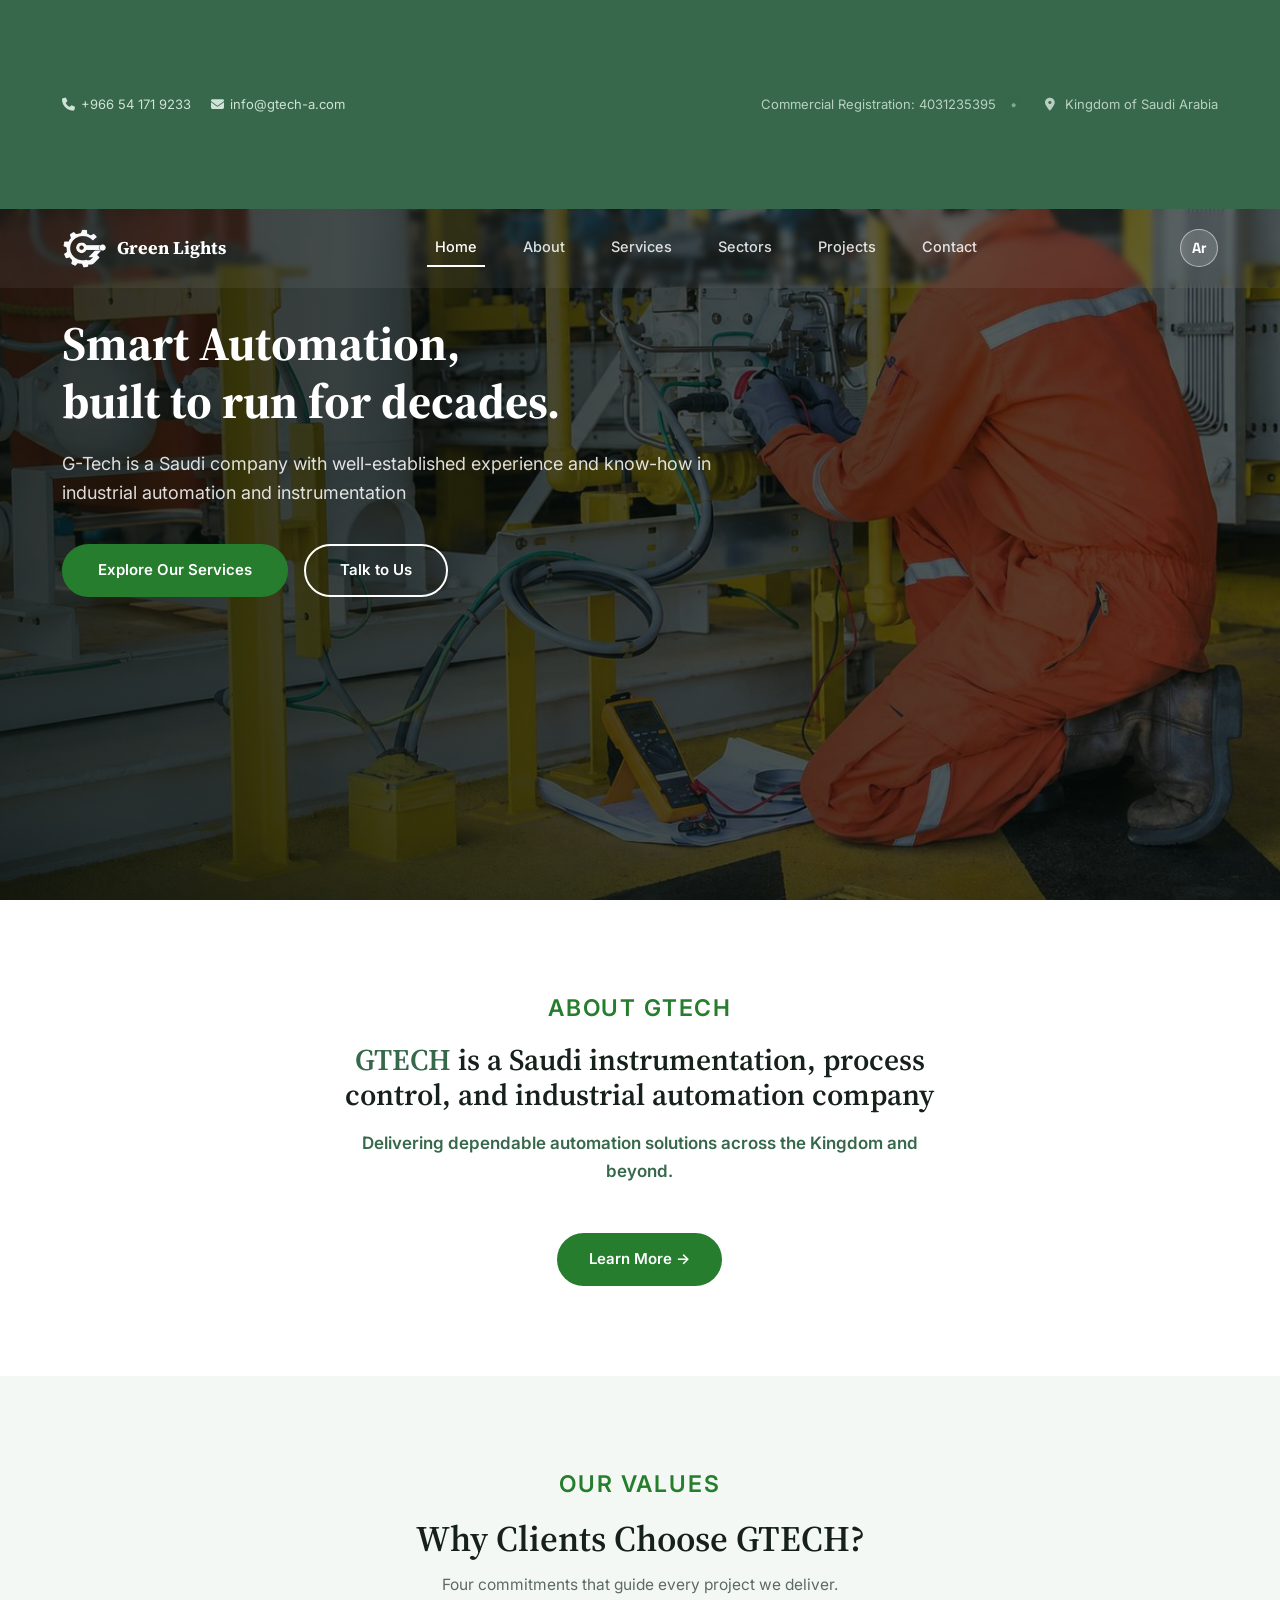
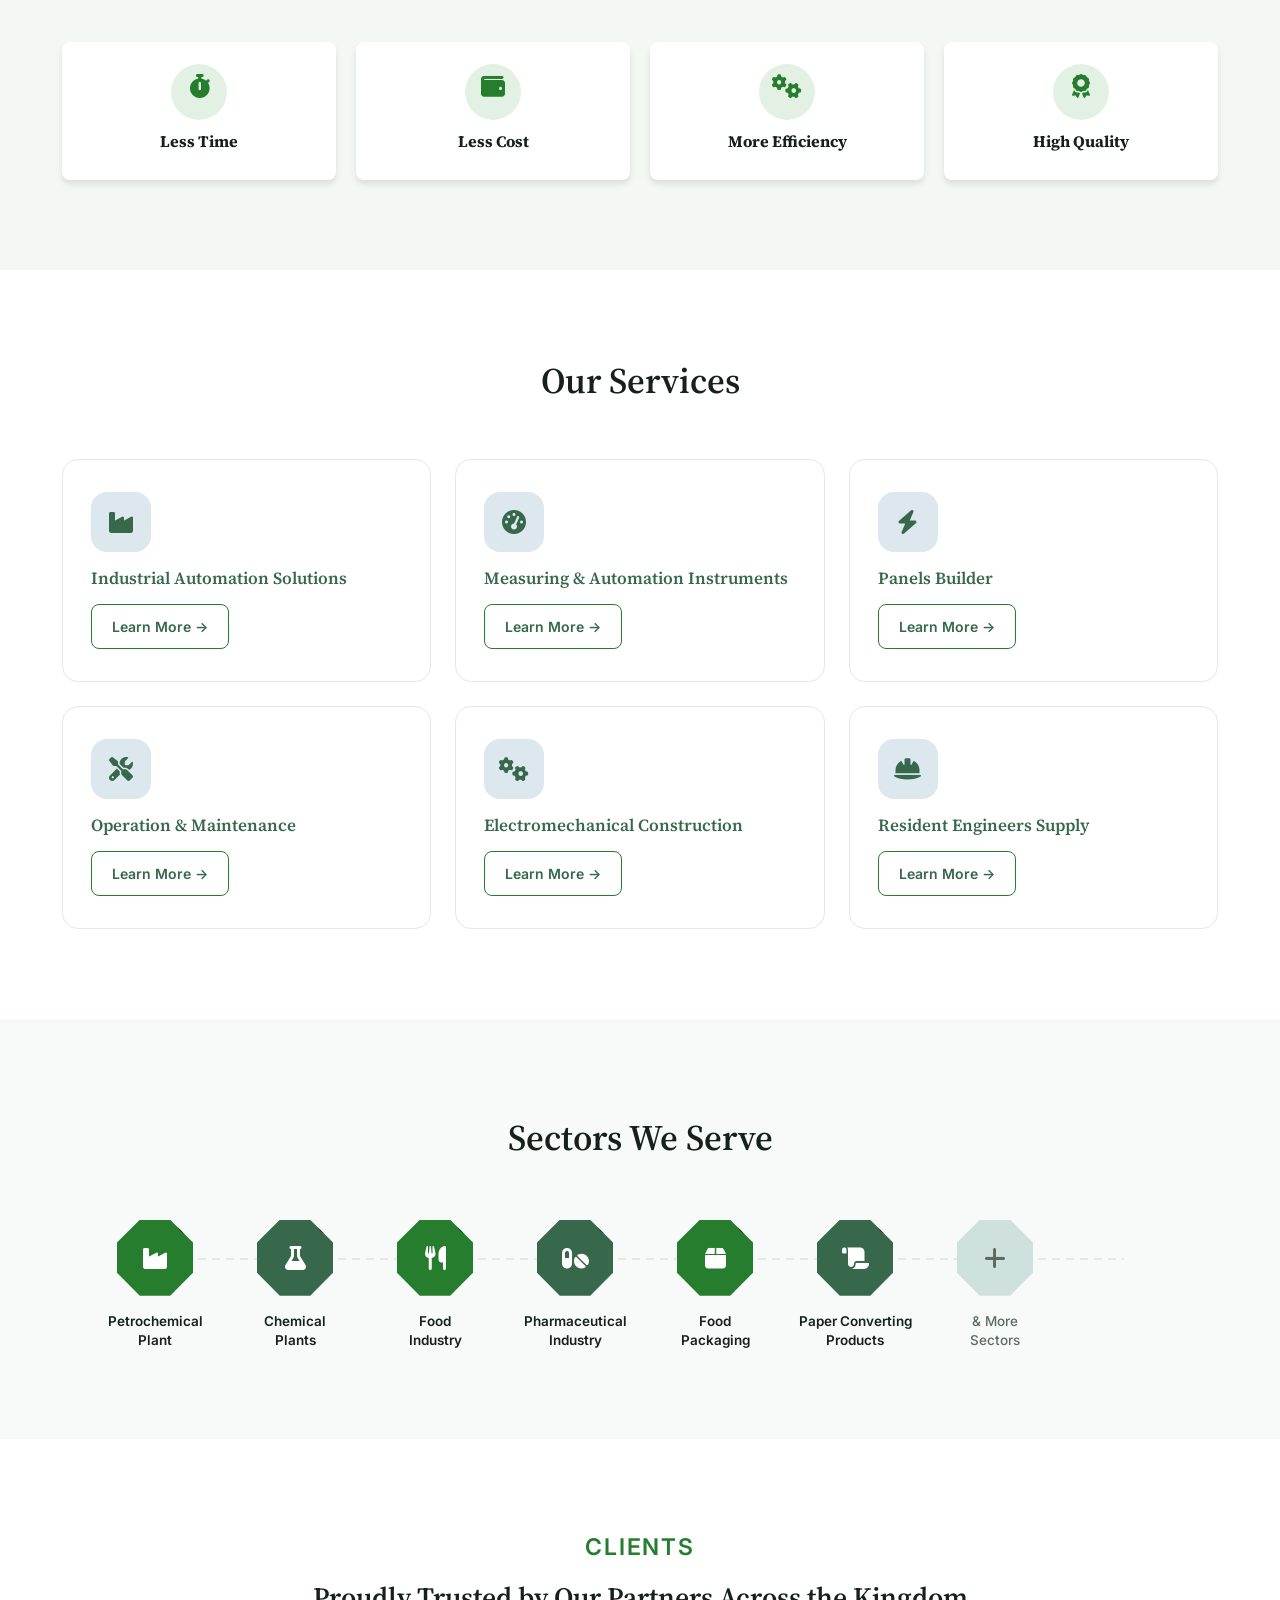
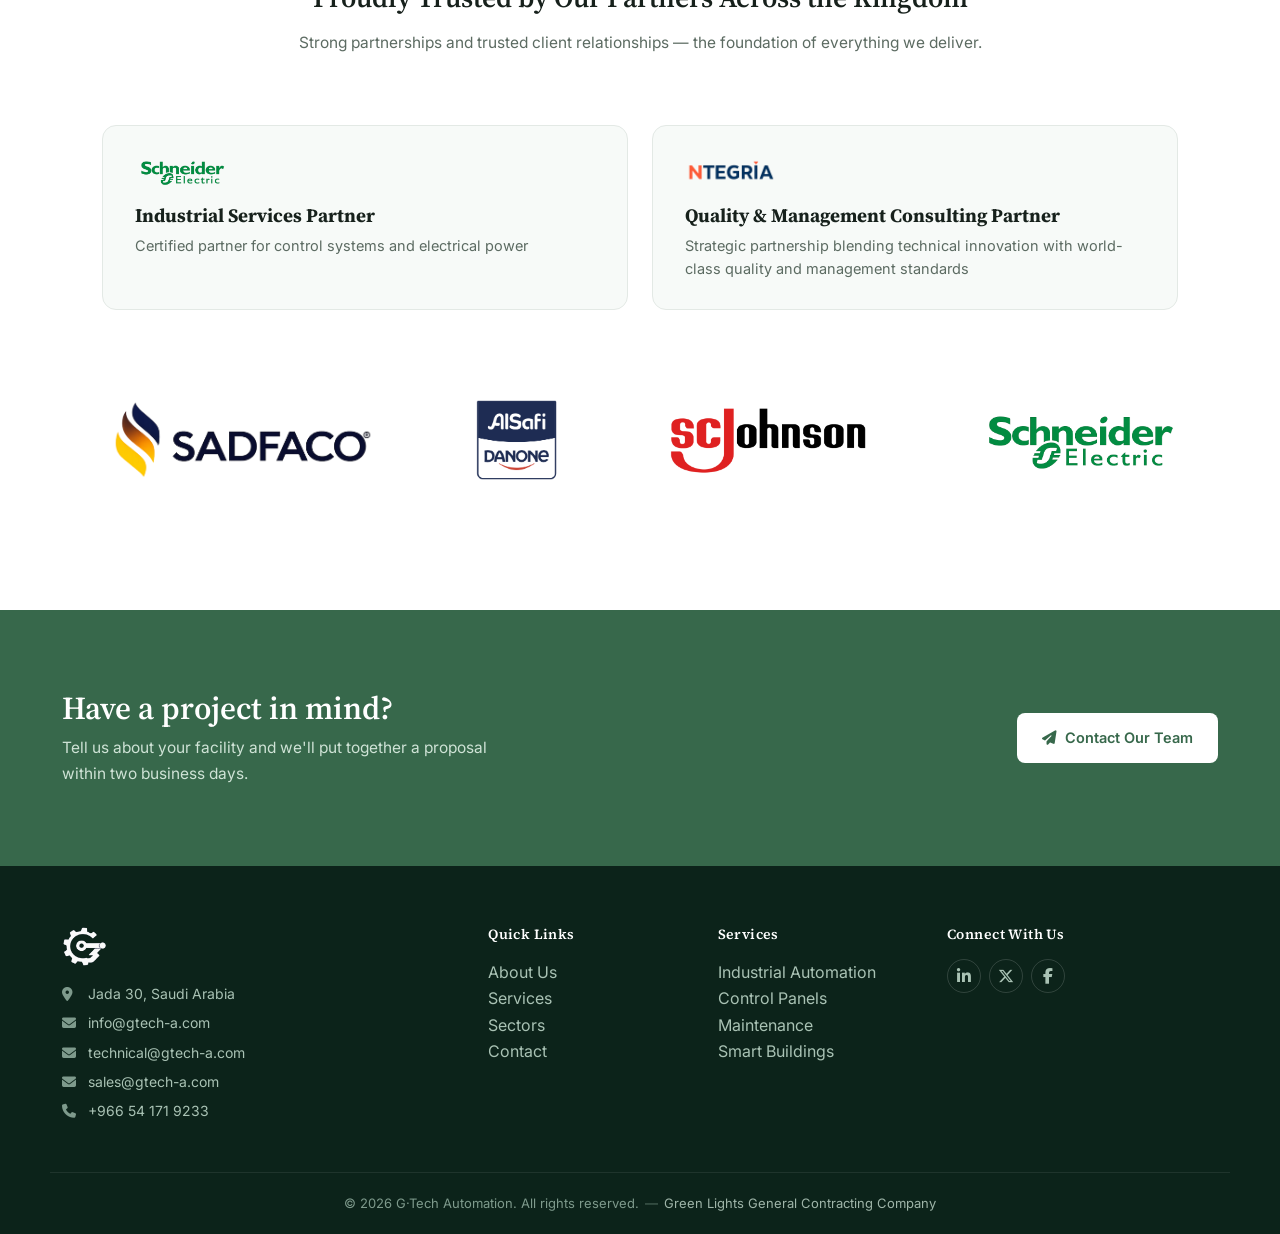
==== commit c2c354f9: "edd" ====
--- a/GTECH/index.html
+++ b/GTECH/index.html
@@ -134,7 +134,7 @@
         <div class="section-head">
           <p class="eyebrow eyebrow--dark" data-i18n="values_eyebrow">Our Values</p>
           <h2 data-i18n="values_title">Why Clients Choose GTECH</h2>
-          <p class="section-head__sub" data-i18n="values_sub">Four commitments that guide every project we deliver.</p>
+          <p class="section-head__sub" data-i18n="values_sub">Why Clients Choose GTECH</p>
         </div>
 
         <div class="value-grid">
--- a/GTECH/style.css
+++ b/GTECH/style.css
@@ -21,6 +21,7 @@
   --font-body:    'Inter', sans-serif;
 
   --radius: 10px;
+ --topbar-h: 42px; 
 }
 
 body{
@@ -83,7 +84,7 @@
   background:var(--primary-dark);
   color:#CFE3D6;
   font-size:13px;
-  position:fixed; top:0; left:0; right:0; z-index:1040; --topbar-h:42px; }
+  position:fixed; top:0; left:0; right:0; z-index:1040; }
 .topbar__row{
   min-height:var(--topbar-h);
   display:flex;
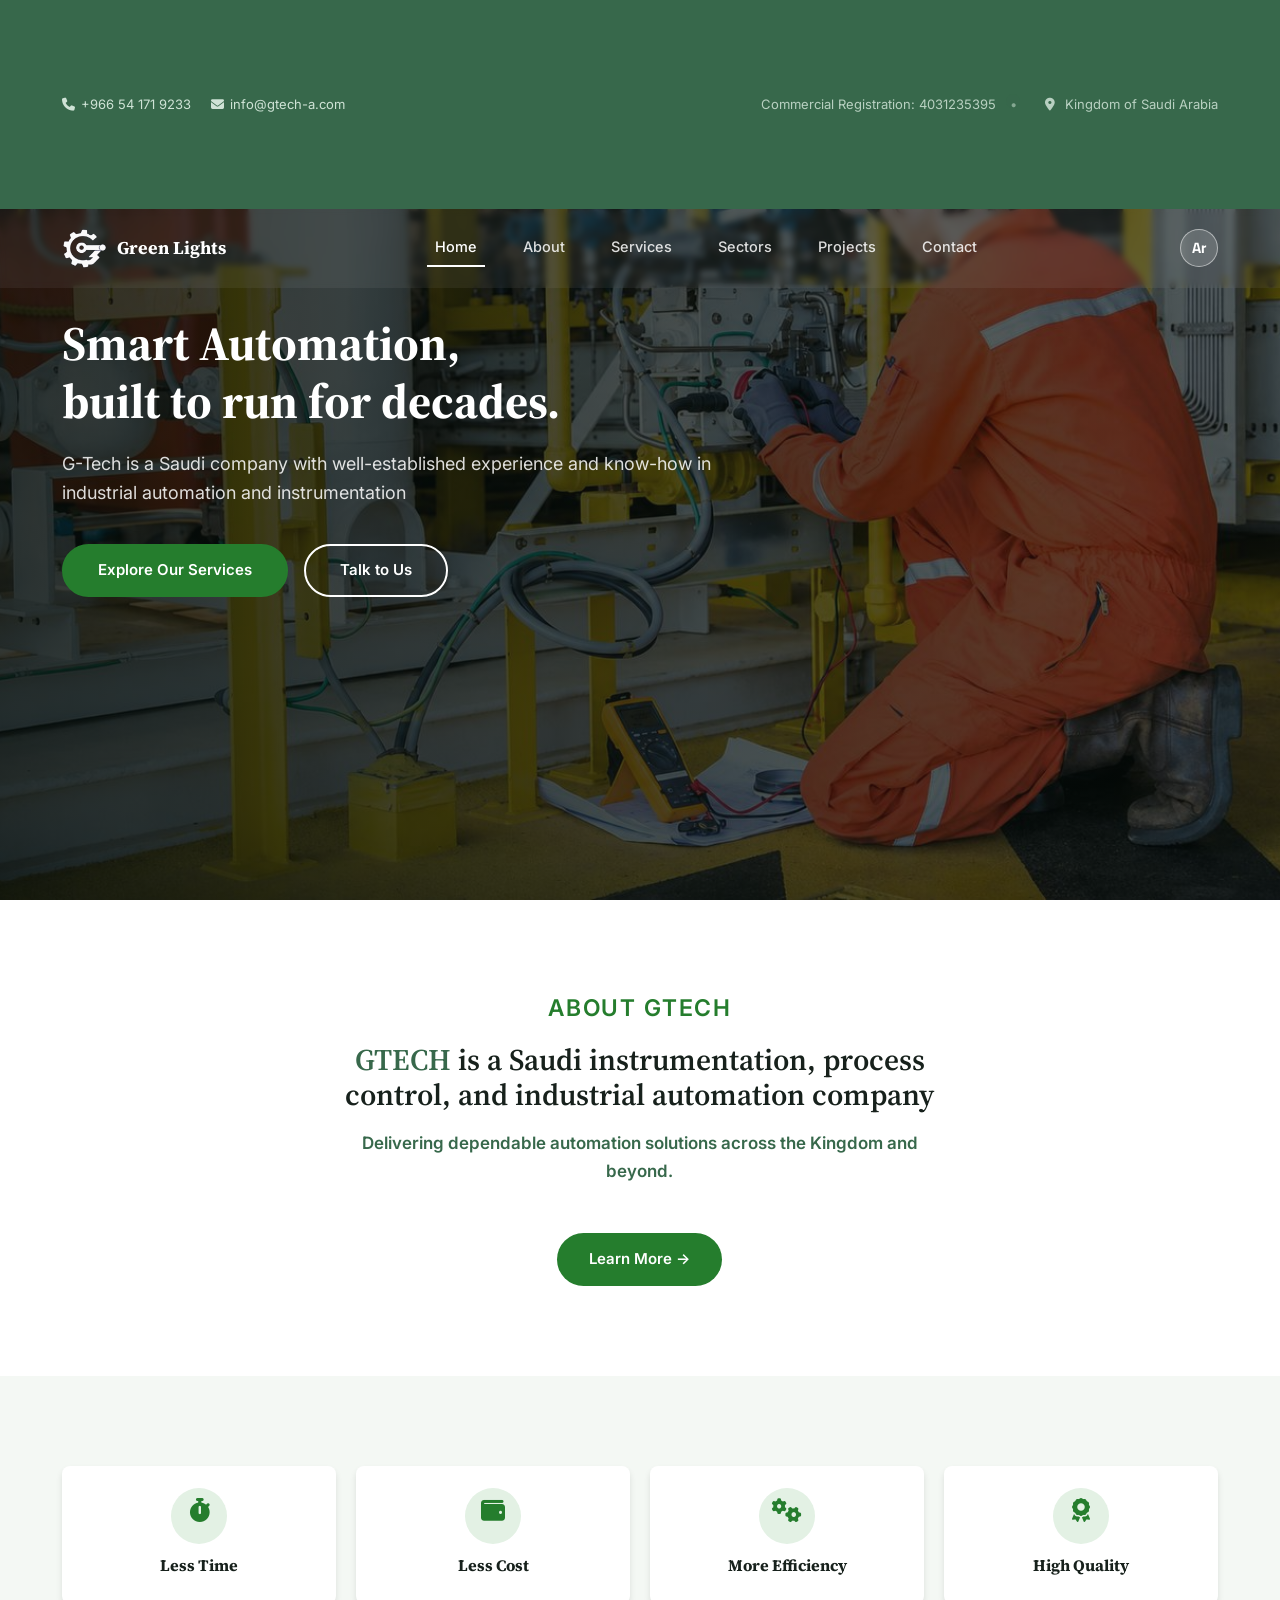
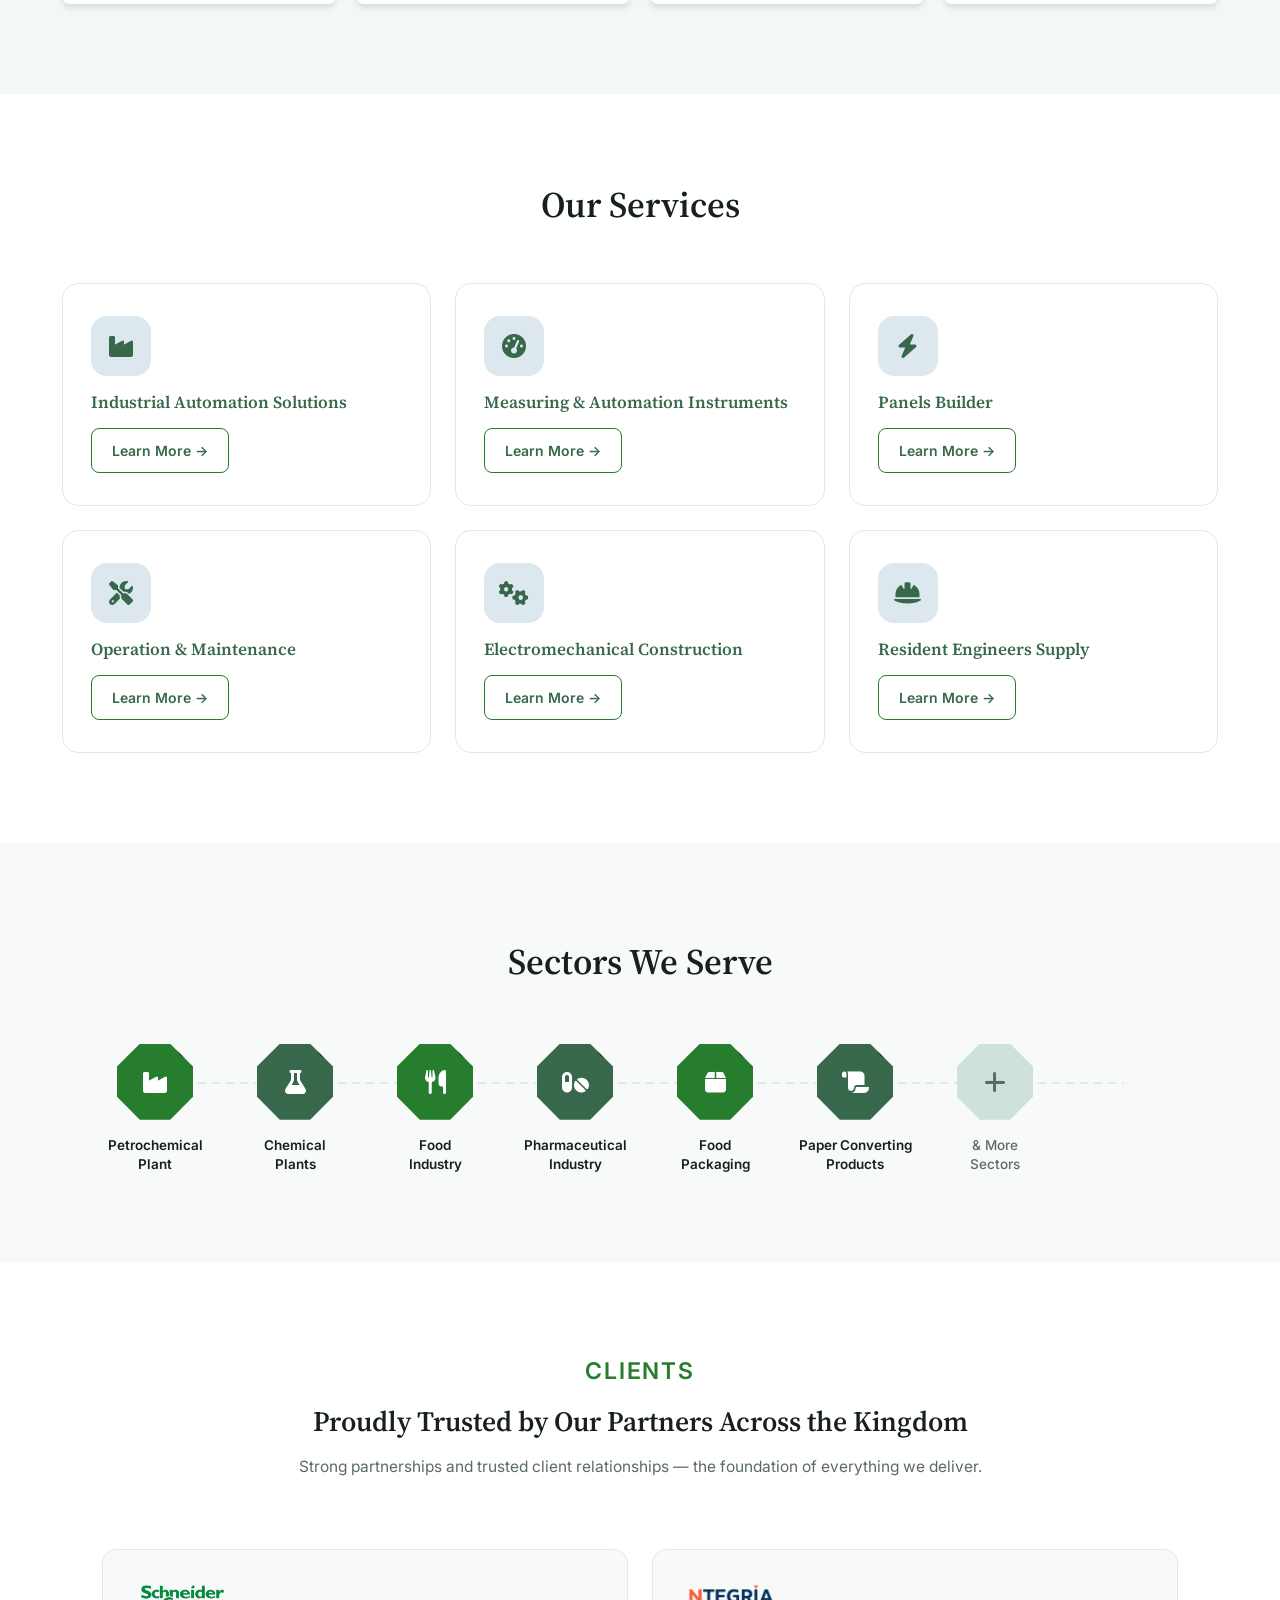
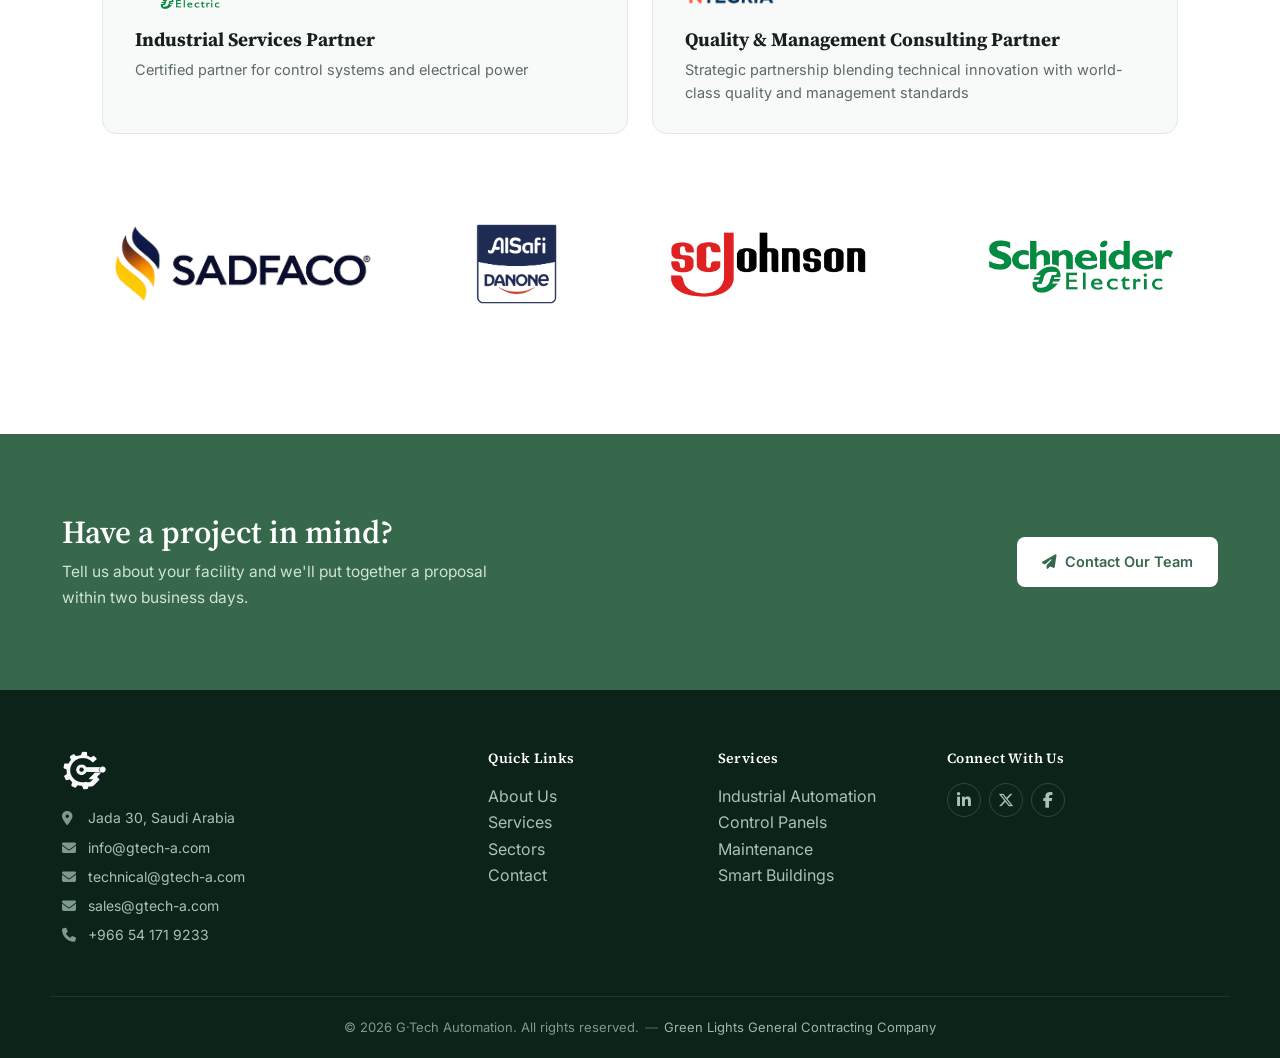
==== commit 26fdb858: "Edit" ====
--- a/GTECH/index.html
+++ b/GTECH/index.html
@@ -131,12 +131,6 @@
     <!-- ============ Values ============ -->
     <section class="value-section reveal">
       <div class="container">
-        <div class="section-head">
-          <p class="eyebrow eyebrow--dark" data-i18n="values_eyebrow">Our Values</p>
-          <h2 data-i18n="values_title">Why Clients Choose GTECH</h2>
-          <p class="section-head__sub" data-i18n="values_sub">Why Clients Choose GTECH</p>
-        </div>
-
         <div class="value-grid">
           <div class="value-card">
             <div class="icon-circle">
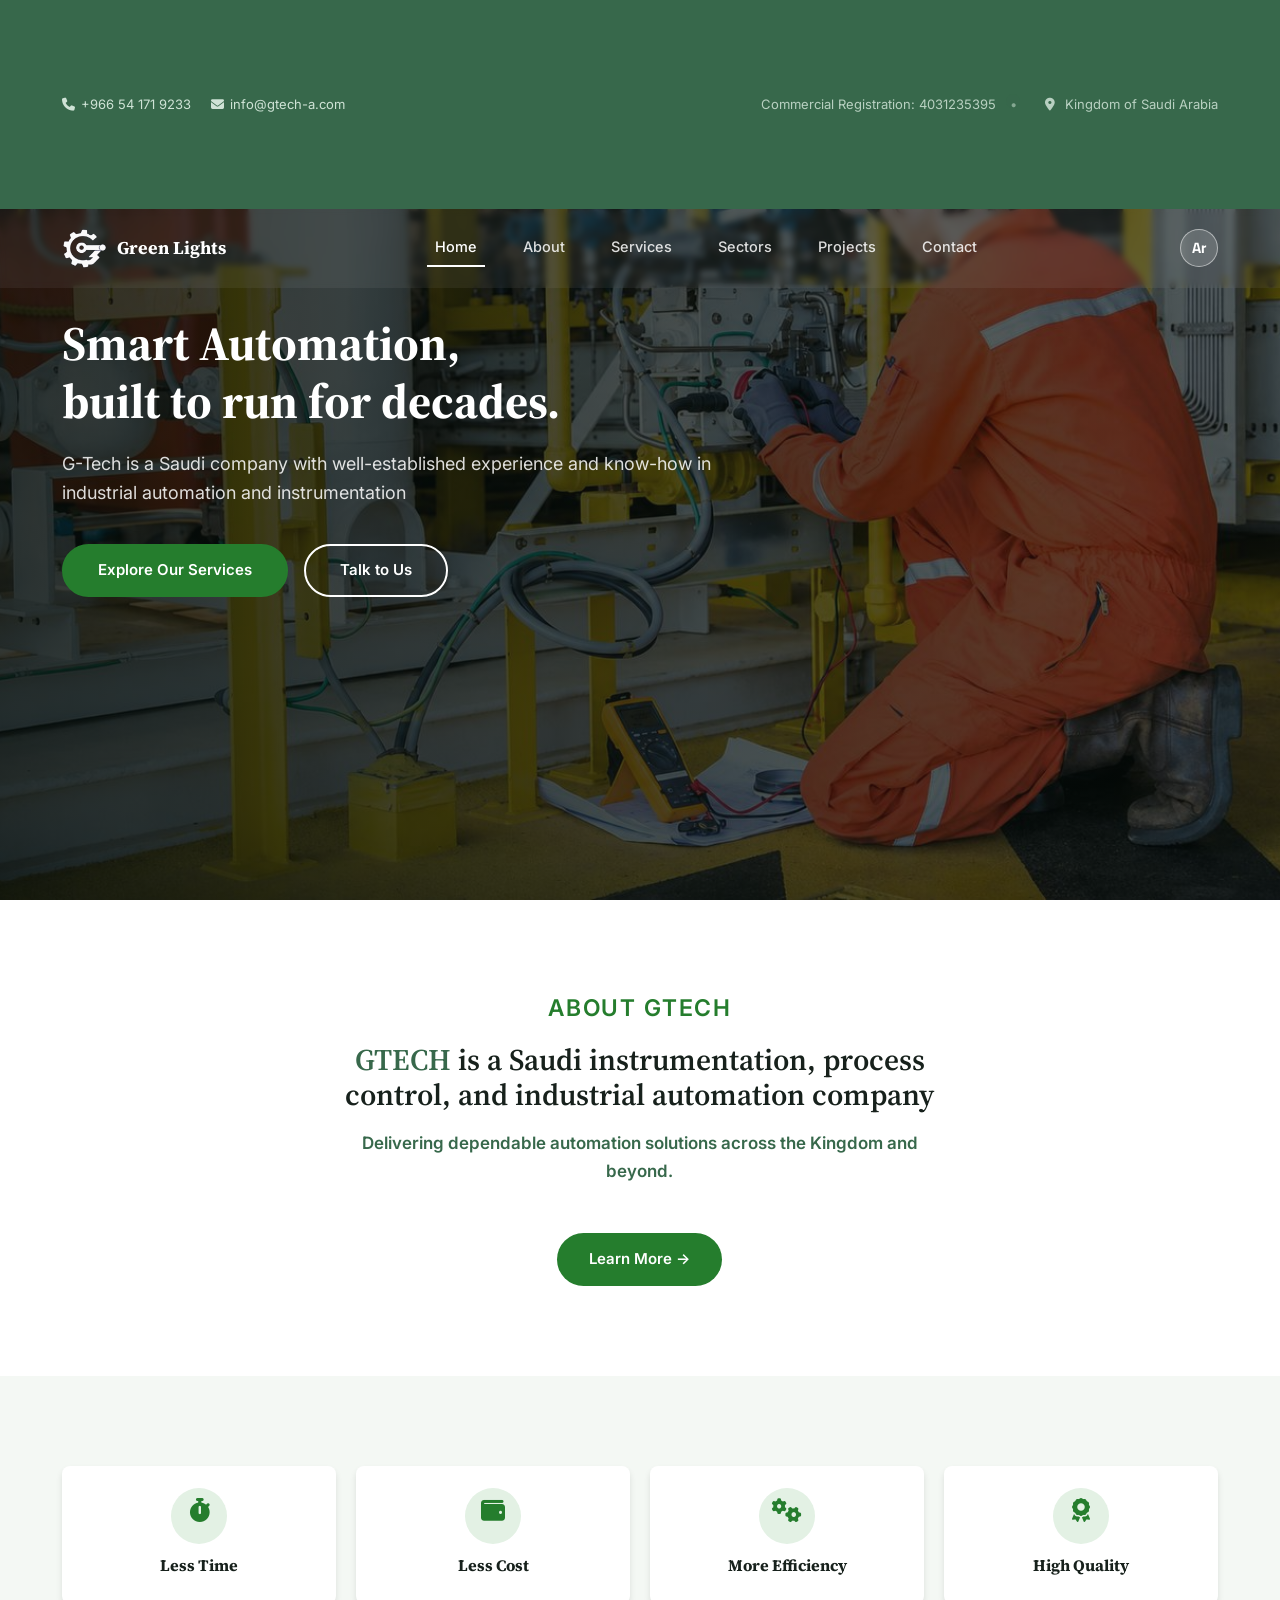
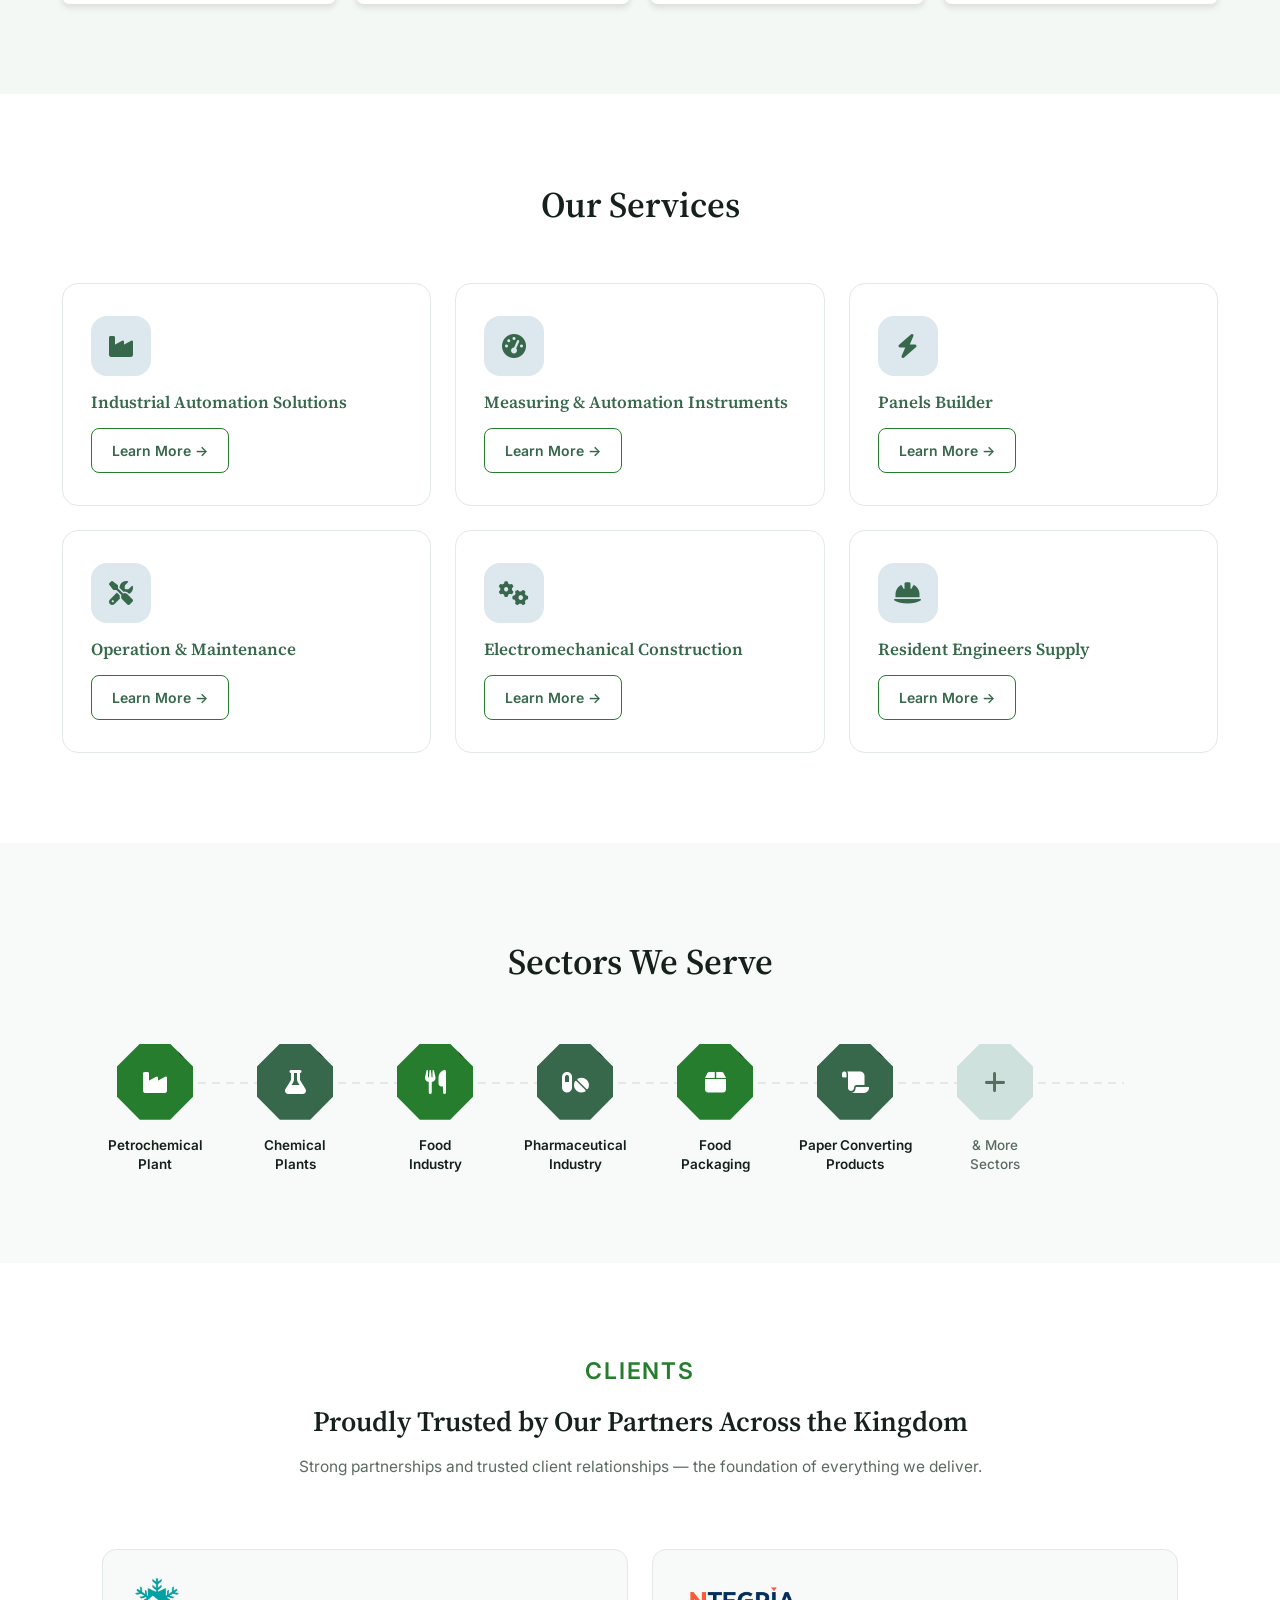
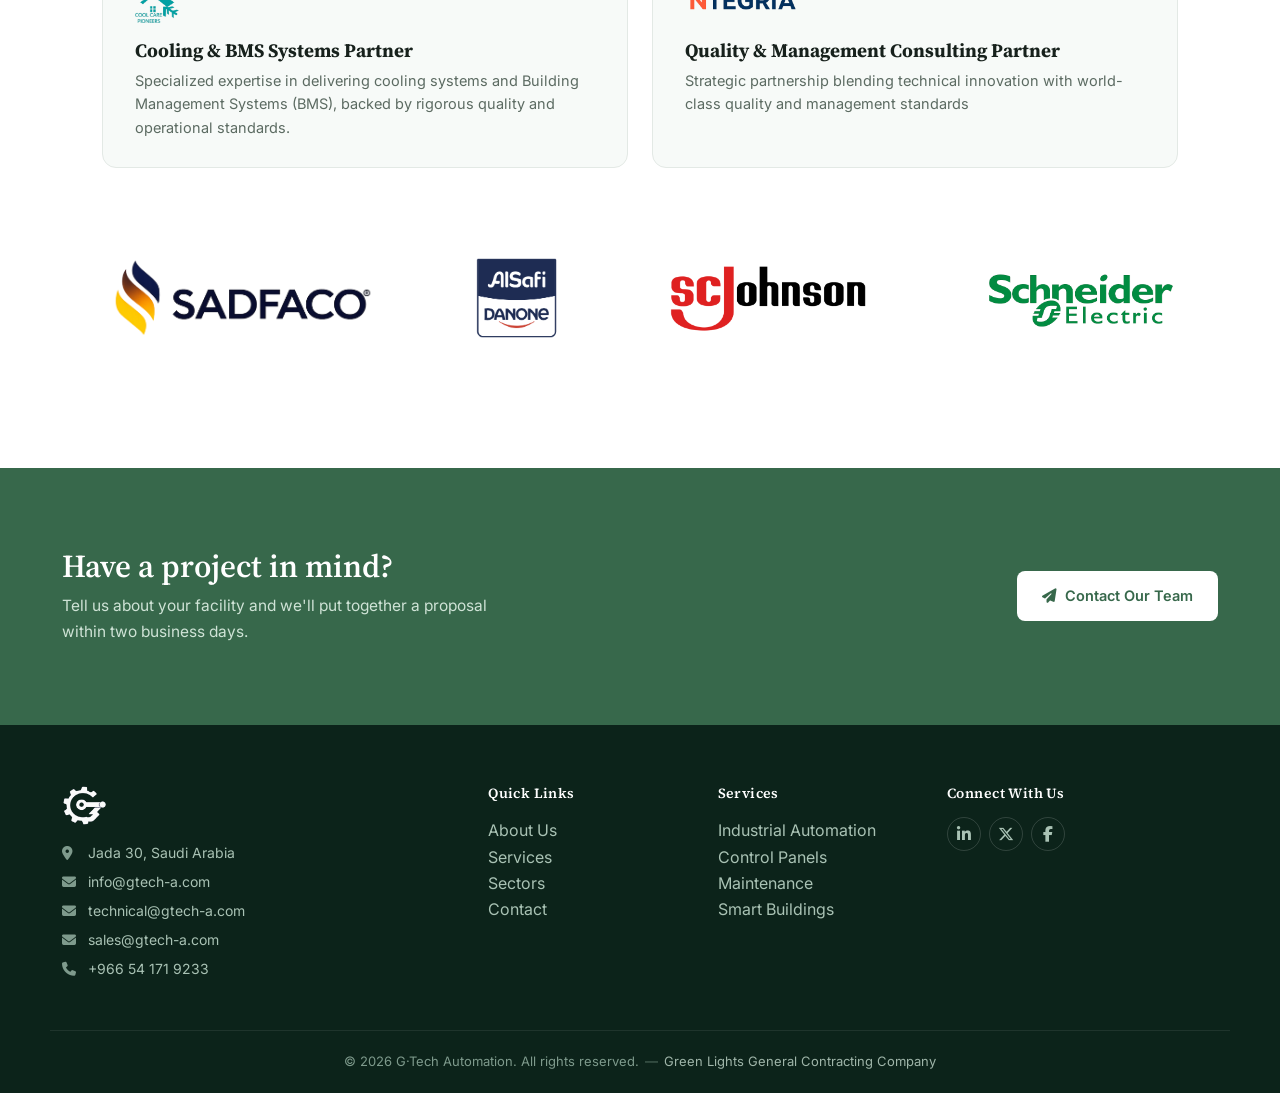
==== commit a02e3b01: "Changed the partner" ====
--- a/GTECH/index.html
+++ b/GTECH/index.html
@@ -310,10 +310,10 @@
         <div class="row partner-highlights g-4">
           <div class="col-lg-6">
             <div class="partner-card">
-              <img src="img/client4.png" alt="Schneider Electric" class="partner-card__logo">
+              <img src="img/client11.png" alt="Cooling &amp; BMS Systems Partner" class="partner-card__logo partner-card__logo--lg">
               
-              <h3 class="partner-card__role" data-i18n="partner1_role1">Industrial Services Partner</h3>
-              <p class="partner-card__desc" data-i18n="partner1_role2">Certified partner for control systems and electrical power</p>
+              <h3 class="partner-card__role" data-i18n="partner1_role1">Cooling &amp; BMS Systems Partner</h3>
+              <p class="partner-card__desc" data-i18n="partner1_role2">Specialized expertise in delivering cooling systems and Building Management Systems (BMS), backed by rigorous quality and operational standards.</p>
             </div>
           </div>
           <div class="col-lg-6">
--- a/GTECH/style.css
+++ b/GTECH/style.css
@@ -719,6 +719,8 @@
     object-fit: contain;
 }
 
+
+
 /* ---- strategic partner highlight boxes ---- */
 .partner-highlights{ max-width:1100px; margin:0 auto 50px; }
 .partner-card{
@@ -740,14 +742,26 @@
   color:var(--accent-blue);
   margin-bottom:10px;
 }
-.partner-card__logo{
-  display:block;
-  height:36px;
-  width:auto;
-  max-width:140px;
-  object-fit:contain;
-  margin-bottom:14px;
-}
+
+/* UPDATED: Unify logo heights and margins to align titles */
+.partner-card__logo,
+.partner-card__logo--lg {
+  display: block;
+  height: 45px;                  /* Fixed uniform height */
+  width: auto;
+  max-width: 170px;
+  object-fit: contain;
+  object-position: left center;  /* Anchors the logo to the left */
+  margin-top: 0;
+  margin-bottom: 16px;           /* Uniform bottom margin */
+}
+
+/* RTL Support for the logos to anchor right in Arabic */
+html[dir="rtl"] .partner-card__logo,
+html[dir="rtl"] .partner-card__logo--lg {
+  object-position: right center; 
+}
+
 .partner-card__role{ font-size:19px; font-weight:700; color:var(--ink); margin-bottom:8px; }
 .partner-card__desc{ font-size:14.5px; color:var(--muted); line-height:1.6; }
 
@@ -1431,4 +1445,4 @@
 
 .footer__social-block .footer__social {
   margin-top: 10px;
-}
+}
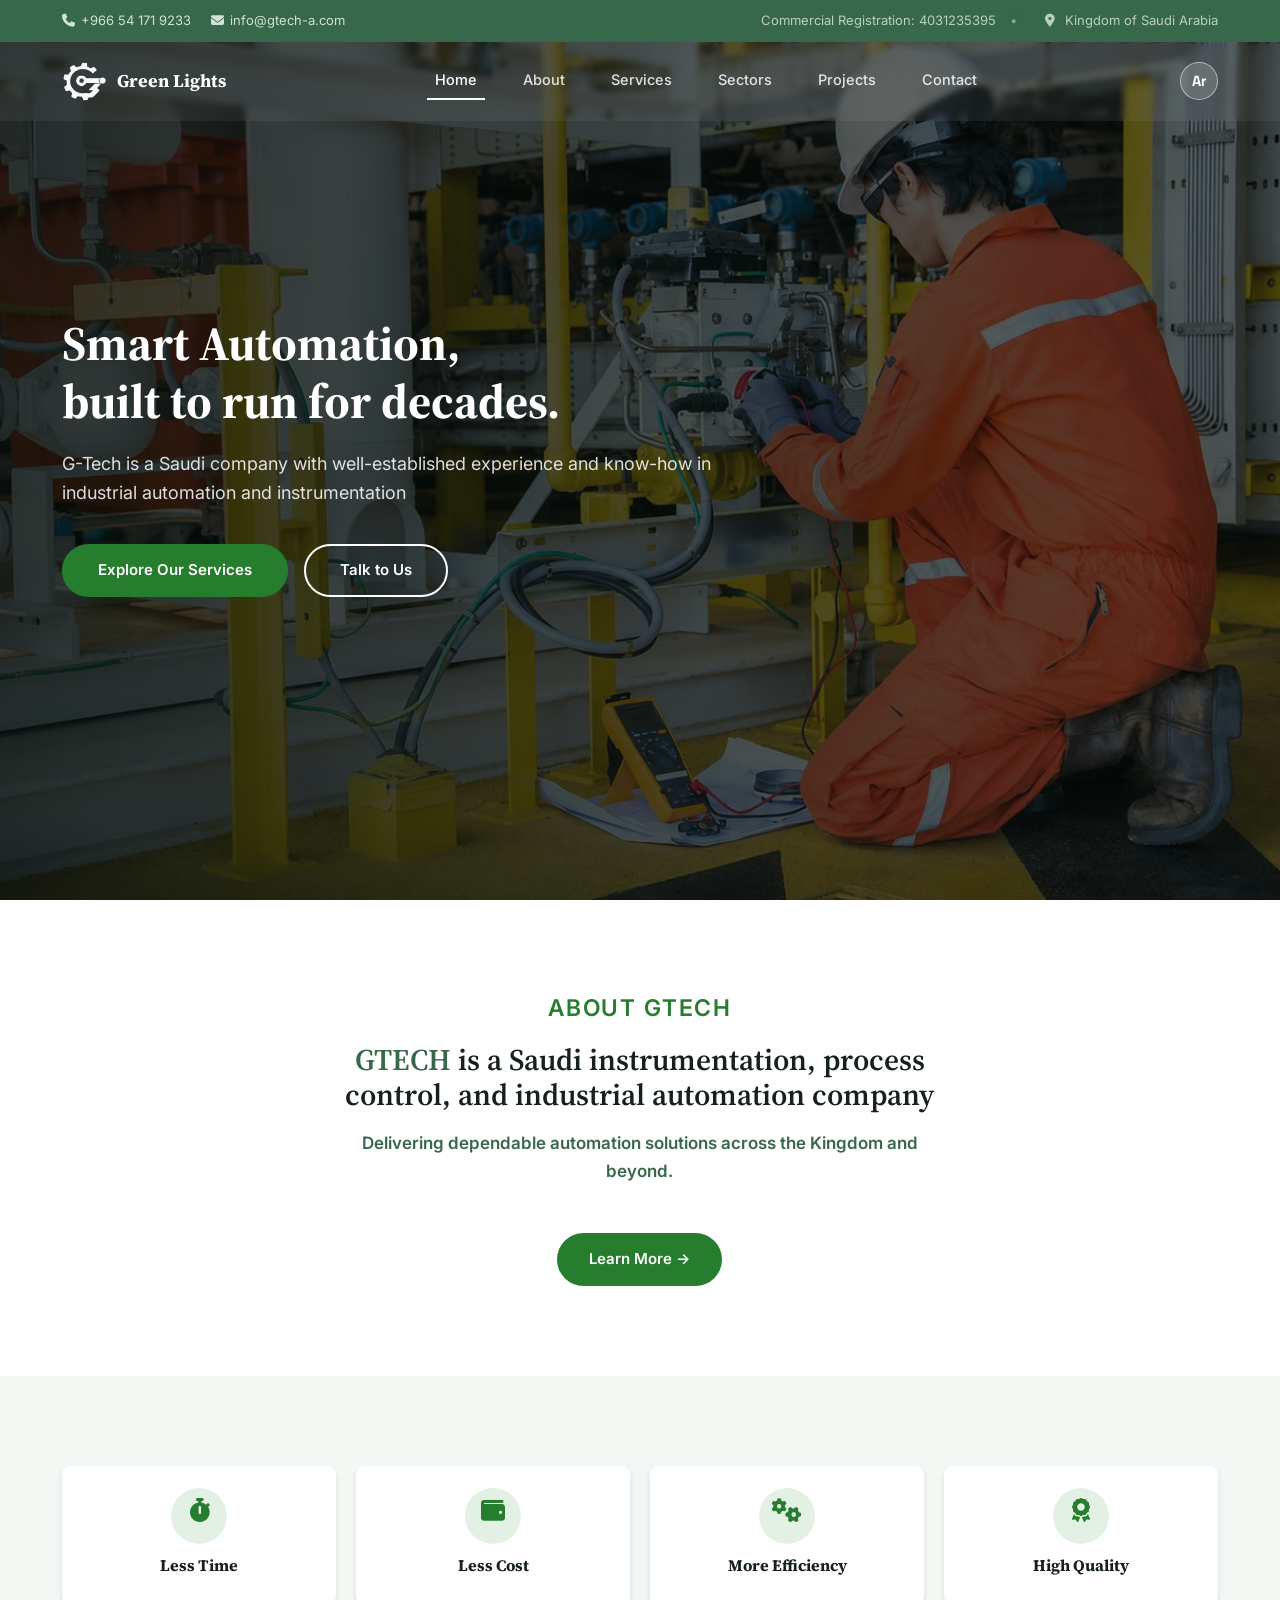
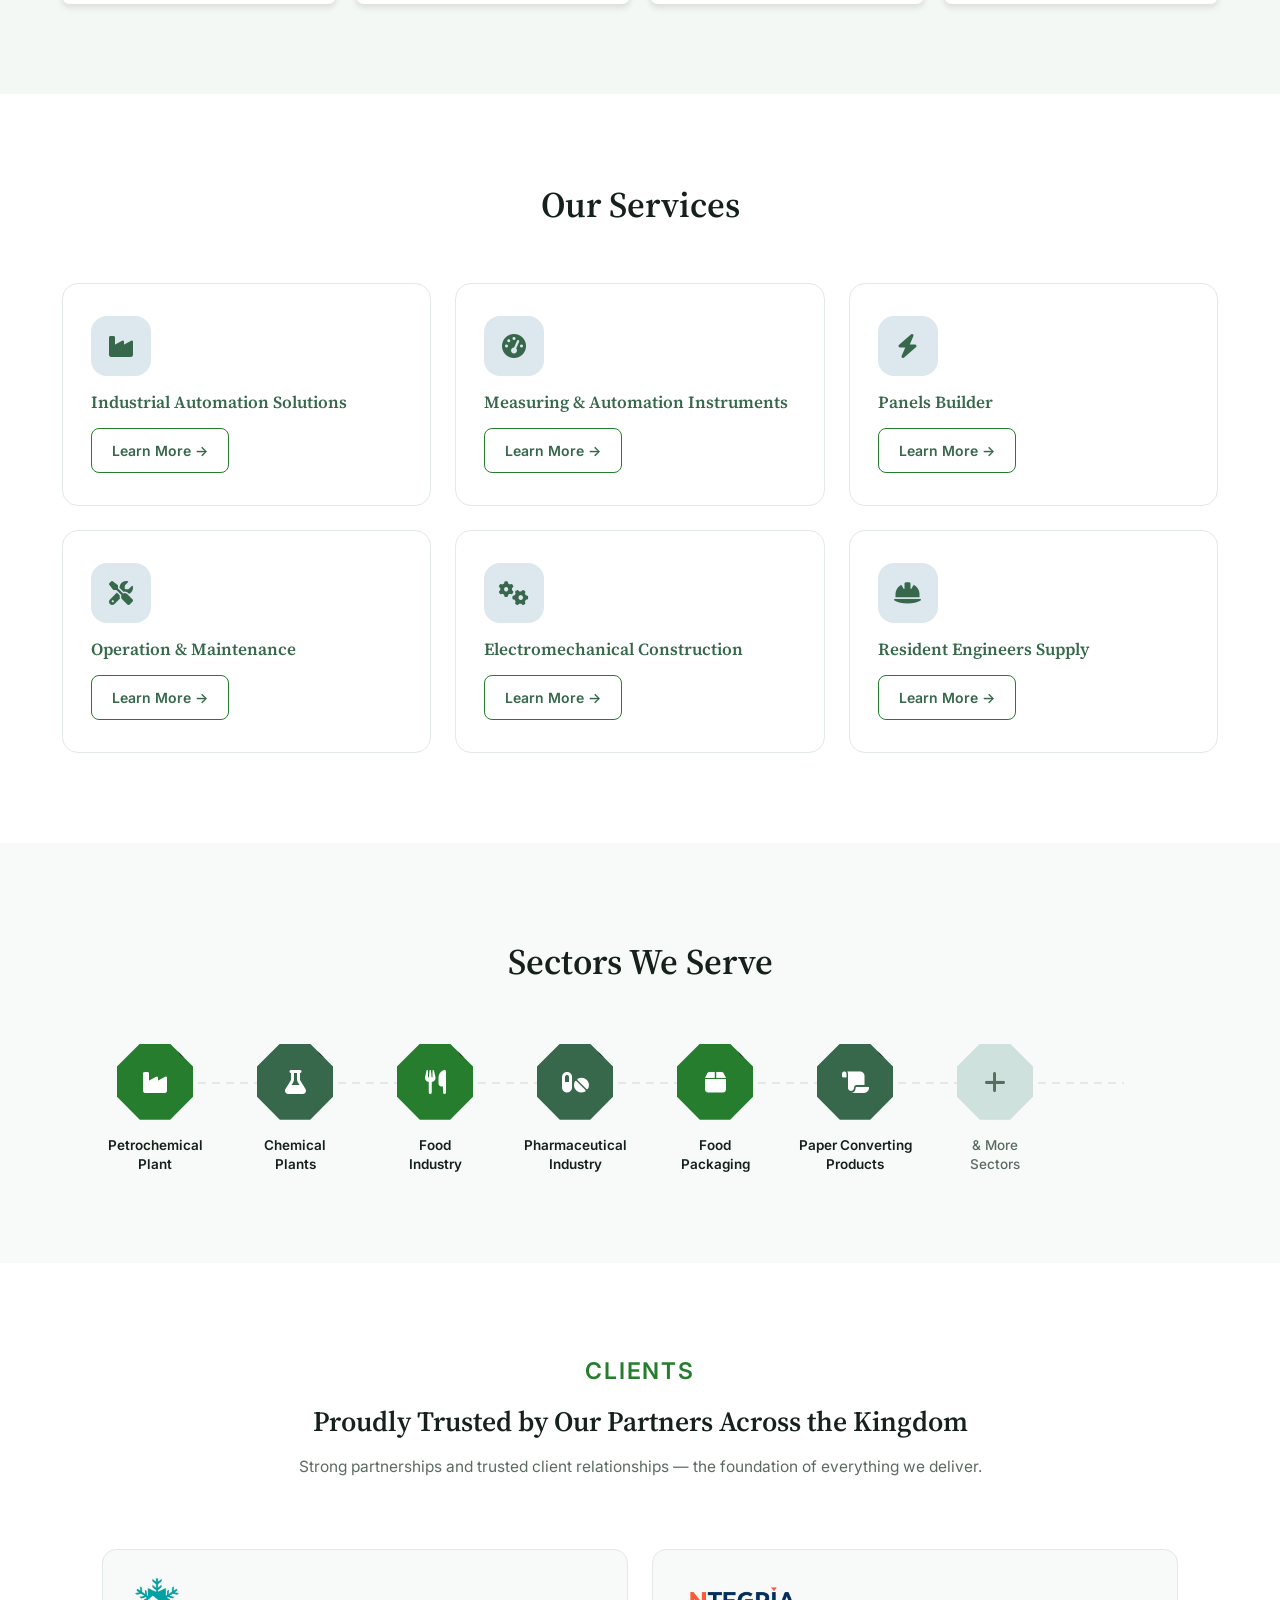
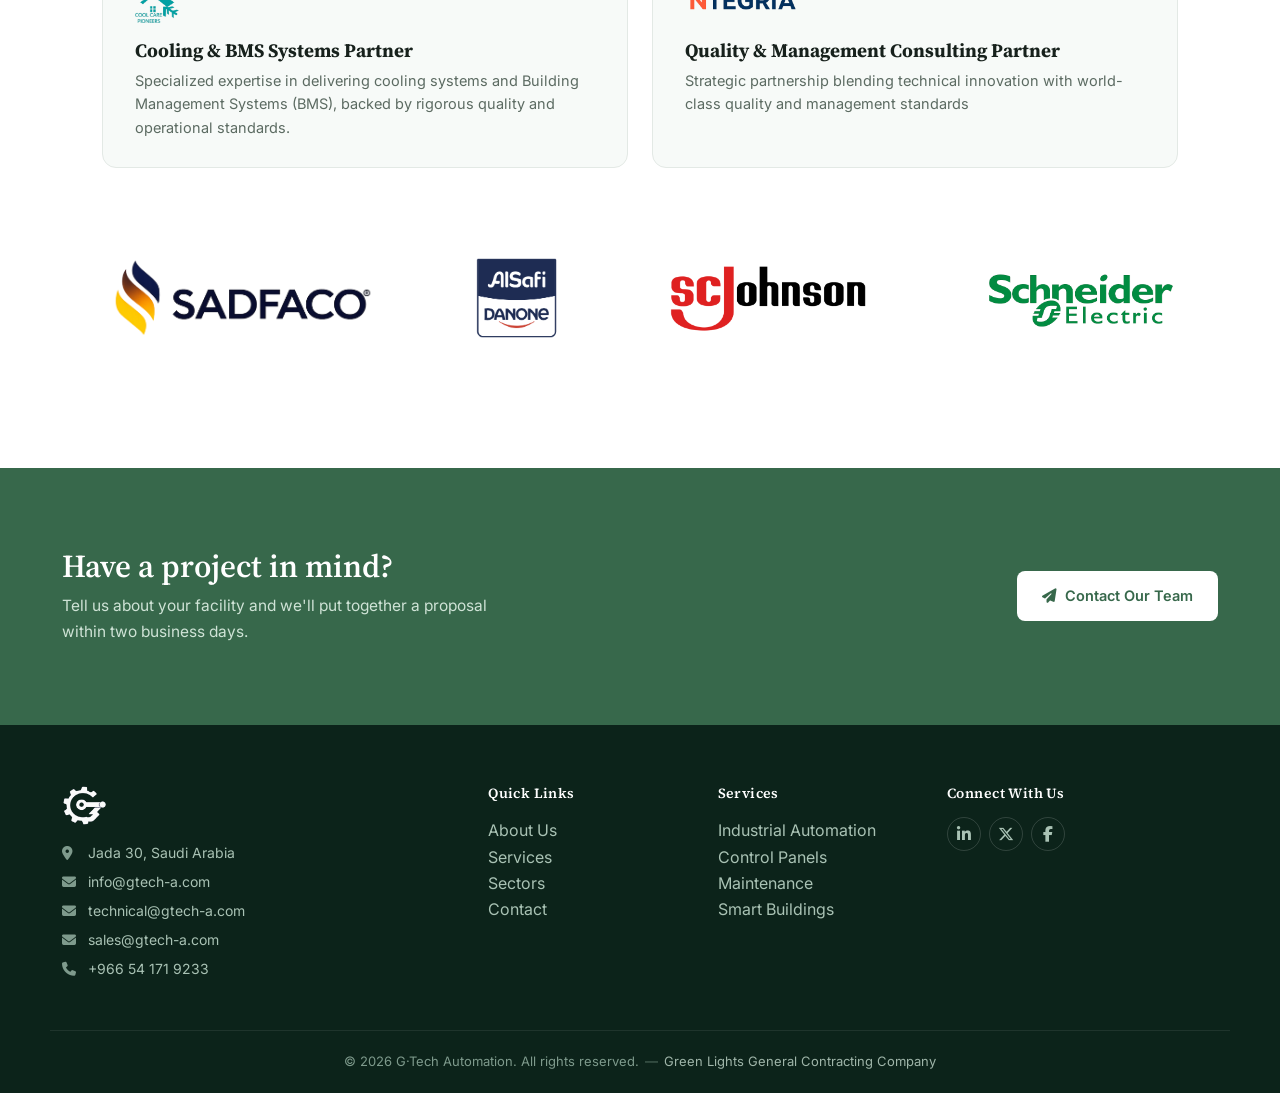
==== commit 0abdf6ba: "Change" ====
--- a/GTECH/index.html
+++ b/GTECH/index.html
@@ -86,7 +86,6 @@
 
     <!-- ============ HERO BACKGROUND VIDEO (G-TECH STYLE) ============ -->
     <section class="hero-video-section" style="background-image:url('img/heropage.jpg');">
-      <!-- طبقة فلتر بلون الهوية الأخضر الداكن لدمج الفيديو مع الموقع ووضوح النص -->
       <div class="hero-video-overlay"></div>
 
       <div class="container hero-video-container">
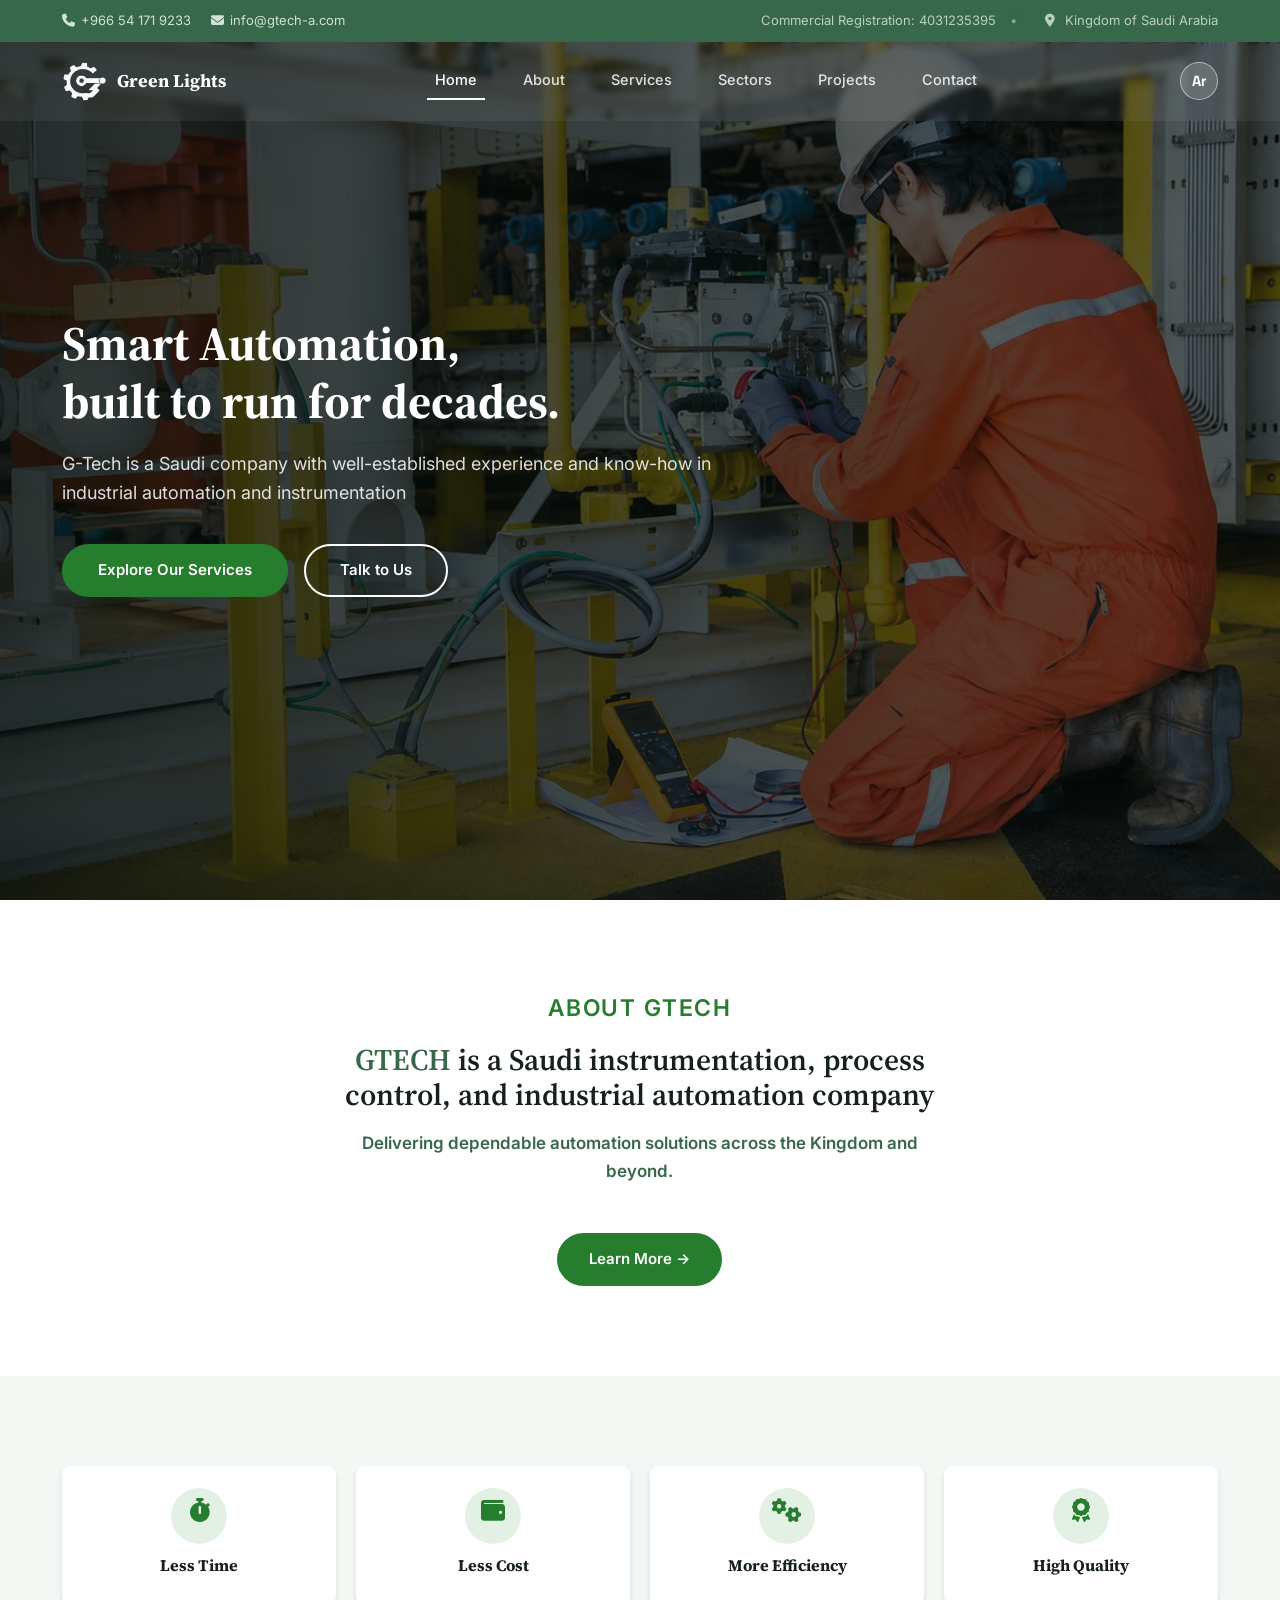
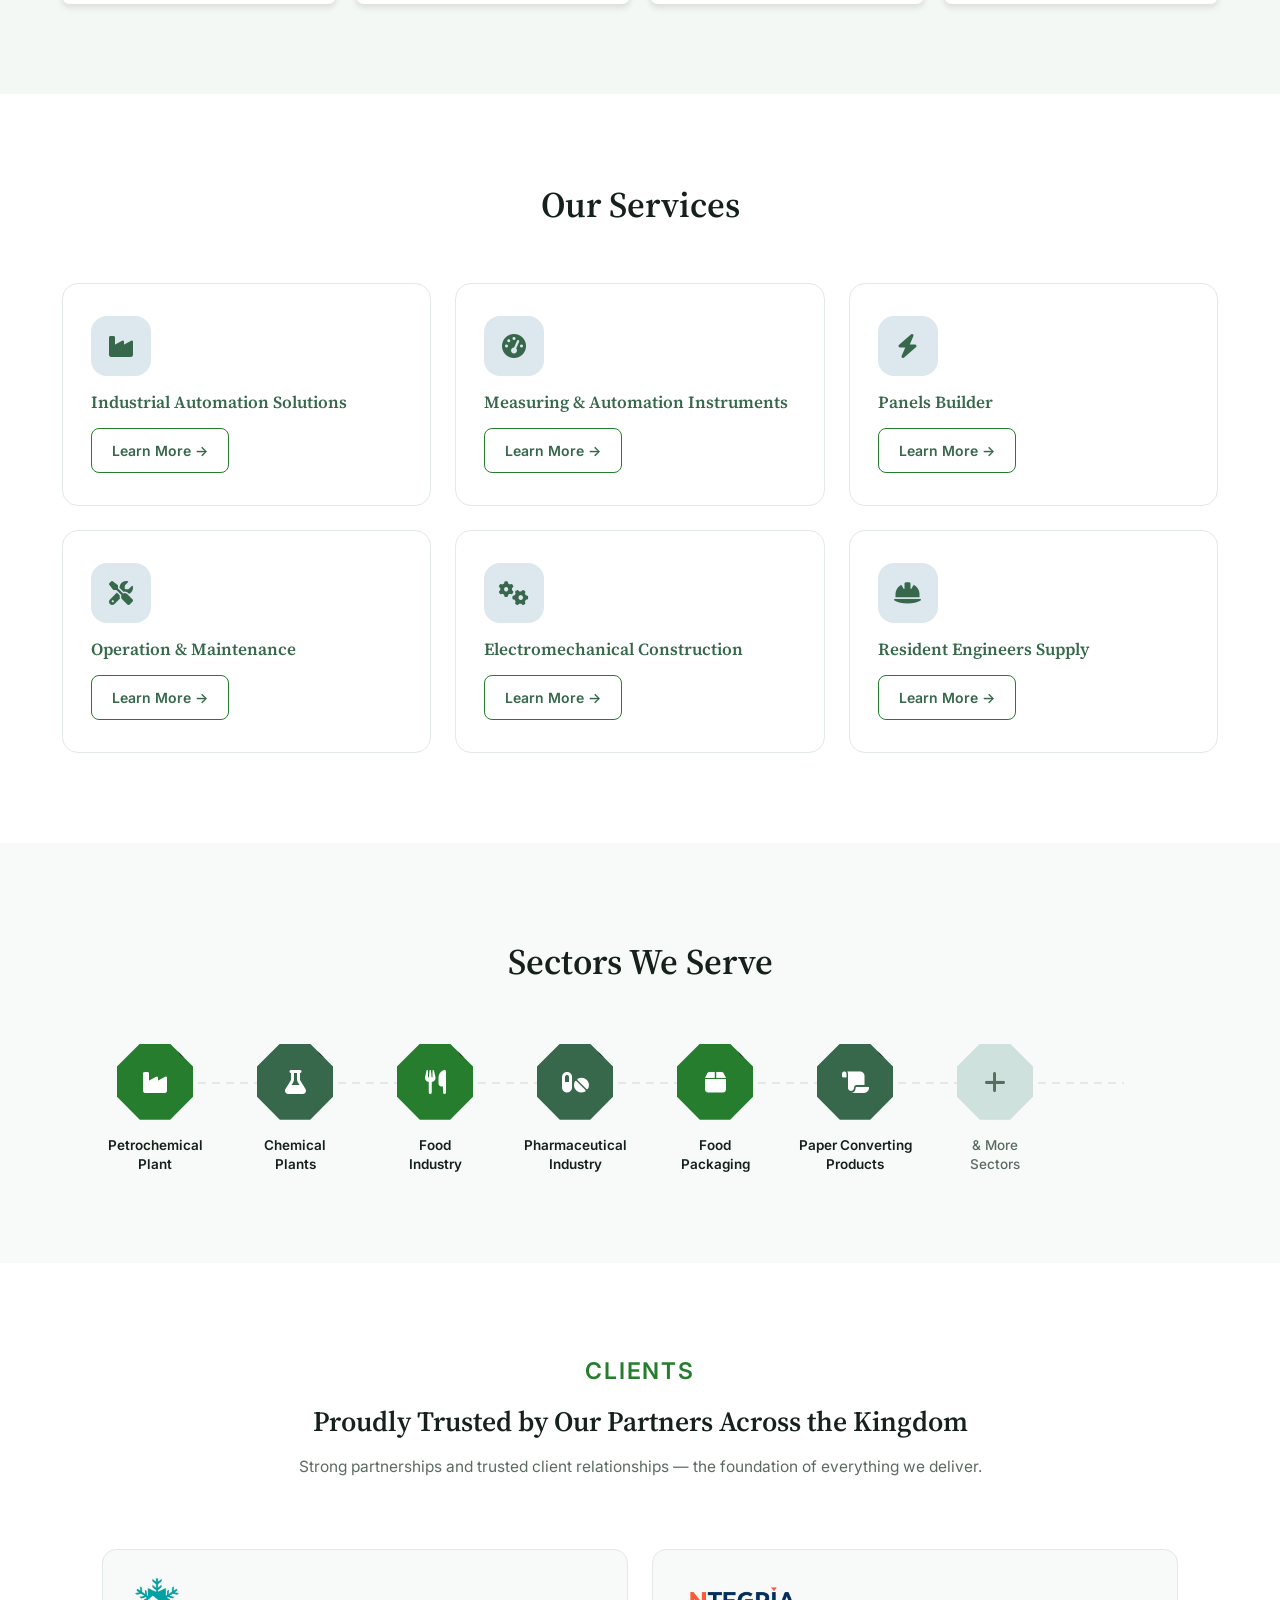
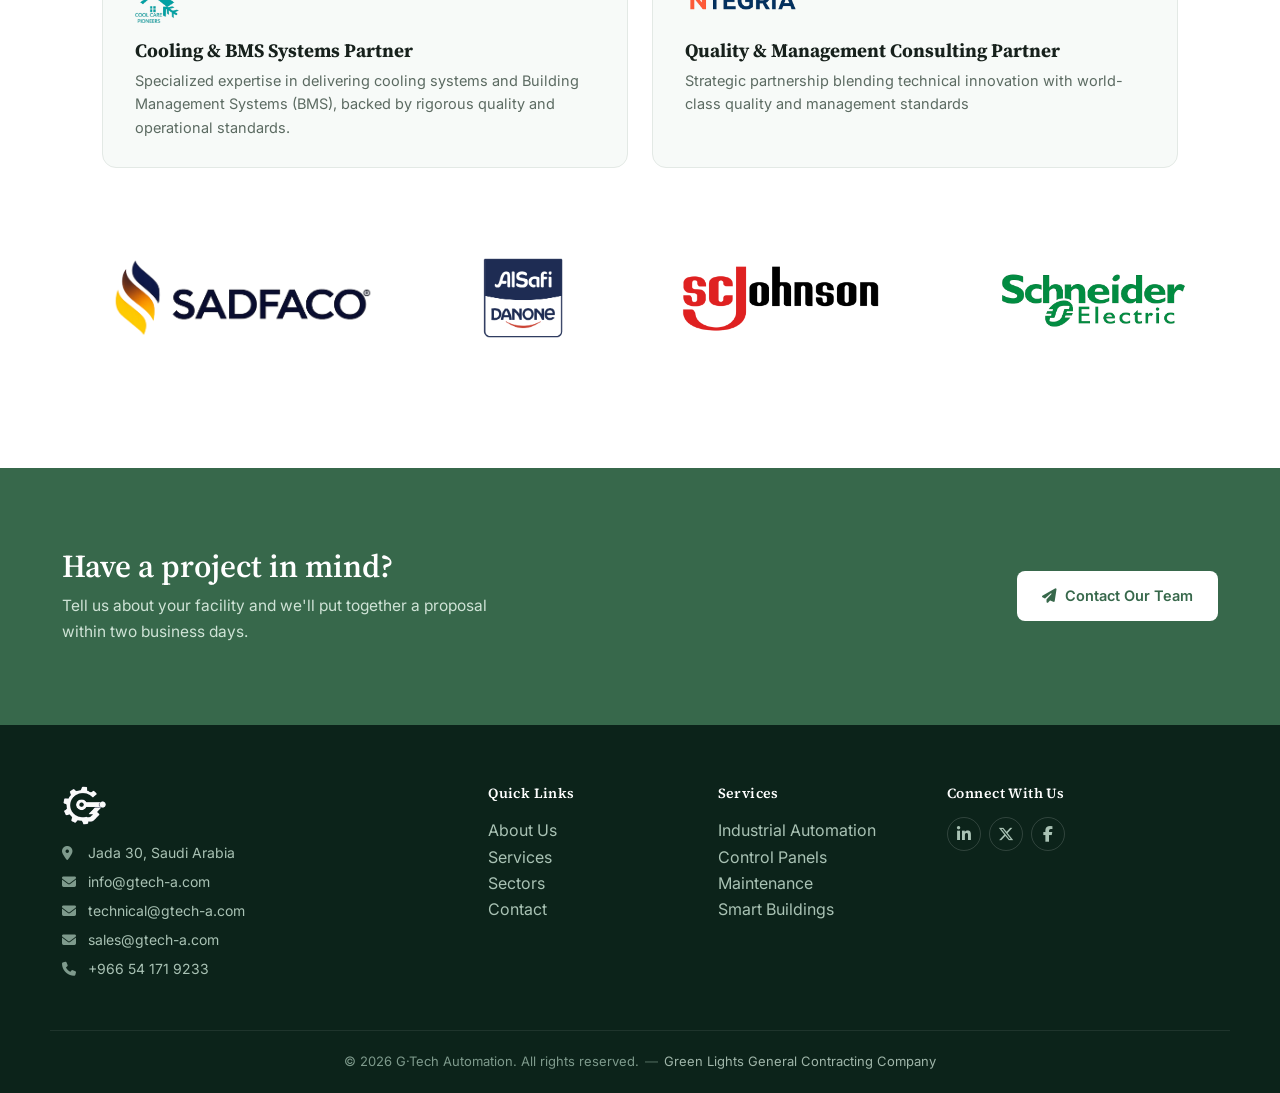
==== commit 71d7dc32: "Update" ====
--- a/GTECH/index.html
+++ b/GTECH/index.html
@@ -330,28 +330,28 @@
           <div class="slide-track">
 
             <!-- First set -->
-            <img src="img/client1.png" alt="Client 1">
-            <img src="img/client2.png" alt="Client 2">
-            <img src="img/client3.png" alt="Client 3">
-            <img src="img/client4.png" alt="Client 4">
-            <img src="img/client5.svg.webp" alt="Client 5">
-            <img src="img/client6.png" alt="Client 6">
-            <img src="img/client7.png" alt="Client 7">
-            <img src="img/client8.png" alt="Client 8">
-            <img src="img/client9.png" alt="Client 9">
-            <img src="img/client10.png" alt="Client 10">
+            <img src="img/client1.png" alt="Client 1" width="140" height="80" loading="eager" decoding="async">
+            <img src="img/client2.png" alt="Client 2" width="140" height="80" loading="eager" decoding="async">
+            <img src="img/client3.png" alt="Client 3" width="140" height="80" loading="eager" decoding="async">
+            <img src="img/client4.png" alt="Client 4" width="140" height="80" loading="eager" decoding="async">
+            <img src="img/client5.svg.webp" alt="Client 5" width="140" height="80" loading="eager" decoding="async">
+            <img src="img/client6.png" alt="Client 6" width="140" height="80" loading="eager" decoding="async">
+            <img src="img/client7.png" alt="Client 7" width="140" height="80" loading="eager" decoding="async">
+            <img src="img/client8.png" alt="Client 8" width="140" height="80" loading="eager" decoding="async">
+            <img src="img/client9.png" alt="Client 9" width="140" height="80" loading="eager" decoding="async">
+            <img src="img/client10.png" alt="Client 10" width="140" height="80" loading="eager" decoding="async">
 
             <!-- Duplicate for seamless loop -->
-            <img src="img/client1.png" alt="Client 1">
-            <img src="img/client2.png" alt="Client 2">
-            <img src="img/client3.png" alt="Client 3">
-            <img src="img/client4.png" alt="Client 4">
-            <img src="img/client5.svg.webp" alt="Client 5">
-            <img src="img/client6.png" alt="Client 6">
-            <img src="img/client7.png" alt="Client 7">
-            <img src="img/client8.png" alt="Client 8">
-            <img src="img/client9.png" alt="Client 9">
-            <img src="img/client10.png" alt="Client 10">
+            <img src="img/client1.png" alt="Client 1" width="140" height="80" loading="eager" decoding="async">
+            <img src="img/client2.png" alt="Client 2" width="140" height="80" loading="eager" decoding="async">
+            <img src="img/client3.png" alt="Client 3" width="140" height="80" loading="eager" decoding="async">
+            <img src="img/client4.png" alt="Client 4" width="140" height="80" loading="eager" decoding="async">
+            <img src="img/client5.svg.webp" alt="Client 5" width="140" height="80" loading="eager" decoding="async">
+            <img src="img/client6.png" alt="Client 6" width="140" height="80" loading="eager" decoding="async">
+            <img src="img/client7.png" alt="Client 7" width="140" height="80" loading="eager" decoding="async">
+            <img src="img/client8.png" alt="Client 8" width="140" height="80" loading="eager" decoding="async">
+            <img src="img/client9.png" alt="Client 9" width="140" height="80" loading="eager" decoding="async">
+            <img src="img/client10.png" alt="Client 10" width="140" height="80" loading="eager" decoding="async">
           </div>
 
         </div>
--- a/GTECH/style.css
+++ b/GTECH/style.css
@@ -1243,6 +1243,7 @@
     overflow:hidden;
     width:100%;
     padding:40px 0;
+    min-height:160px;
 }
 
 .slide-track{
@@ -1253,6 +1254,9 @@
 
 .slide-track img{
     height:80px;
+    width:auto;
+    min-width:100px;
+    object-fit:contain;
     margin:0 50px;
 }
 
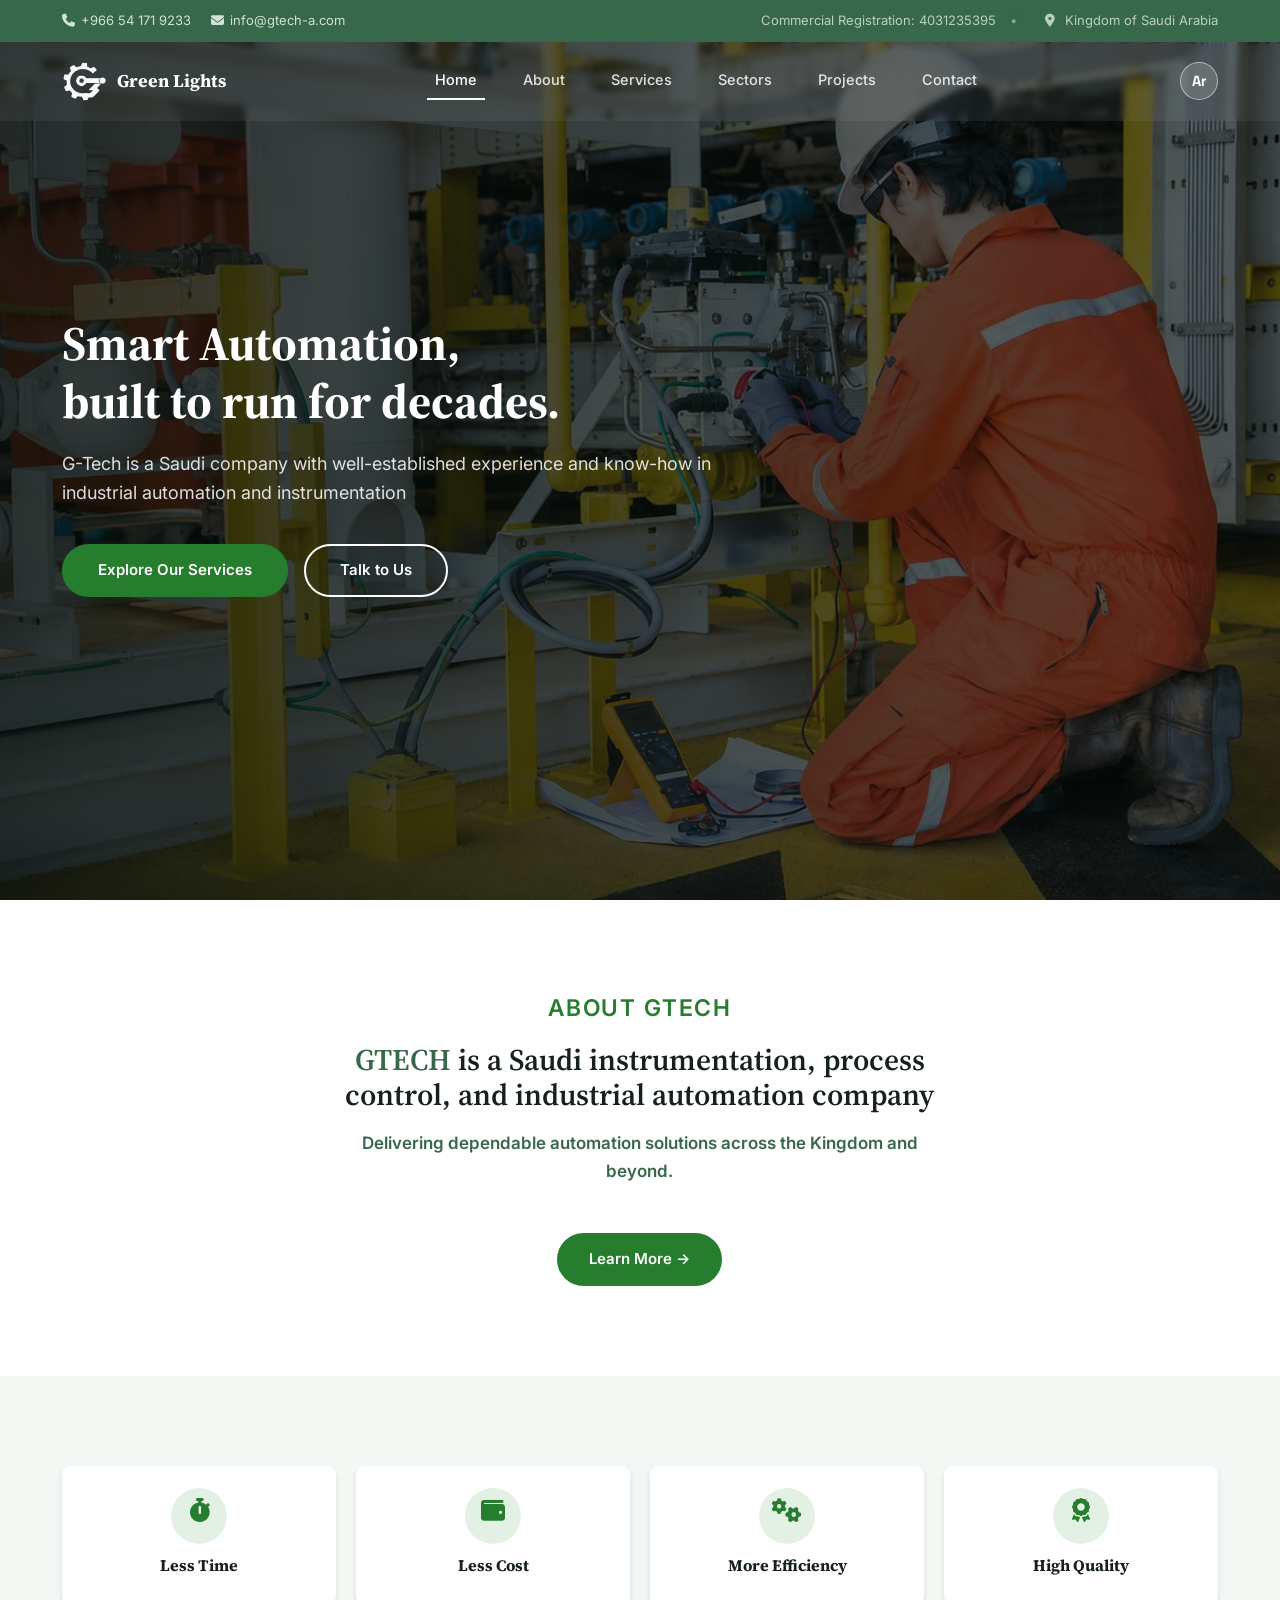
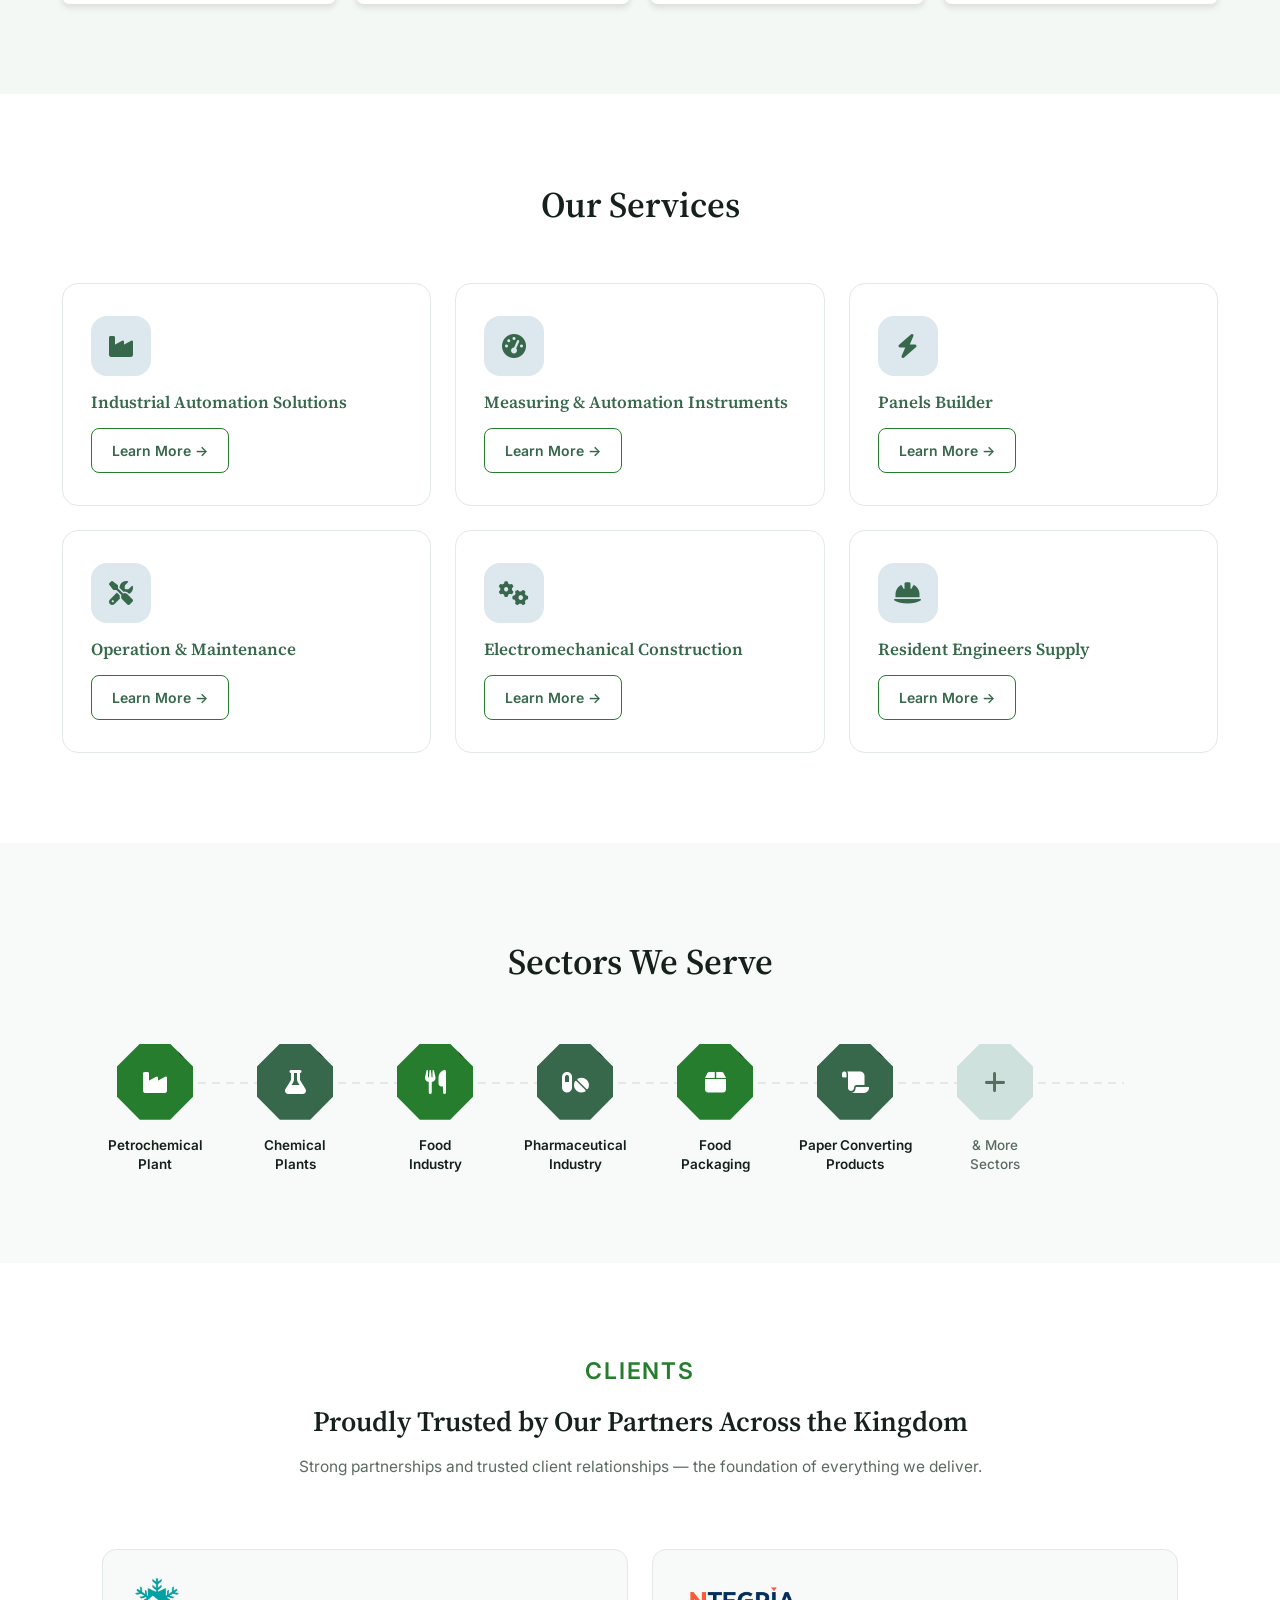
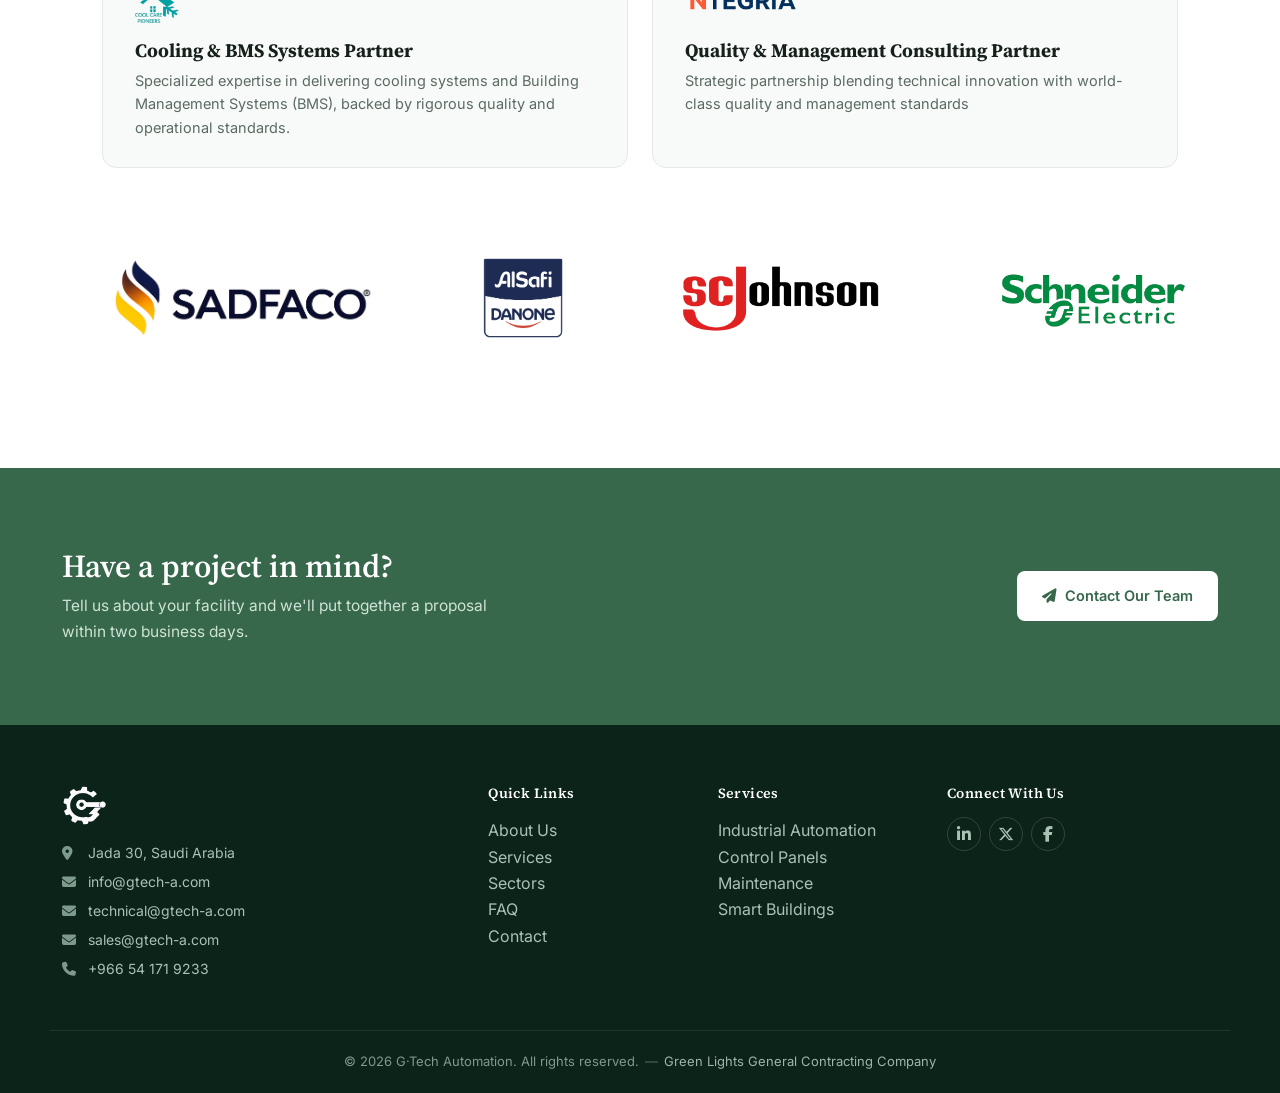
==== commit 1faaa780: "Added ql" ====
--- a/GTECH/index.html
+++ b/GTECH/index.html
@@ -413,6 +413,7 @@
             <li><a href="#about" data-i18n="footer_about">About Us</a></li>
             <li><a href="#services" data-i18n="footer_services">Services</a></li>
             <li><a href="#sectors" data-i18n="footer_sectors">Sectors</a></li>
+            <li><a href="contact.html#faq" data-i18n="footer_faq">FAQ</a></li>
             <li><a href="contact.html" data-i18n="footer_contact">Contact</a></li>
           </ul>
         </div>
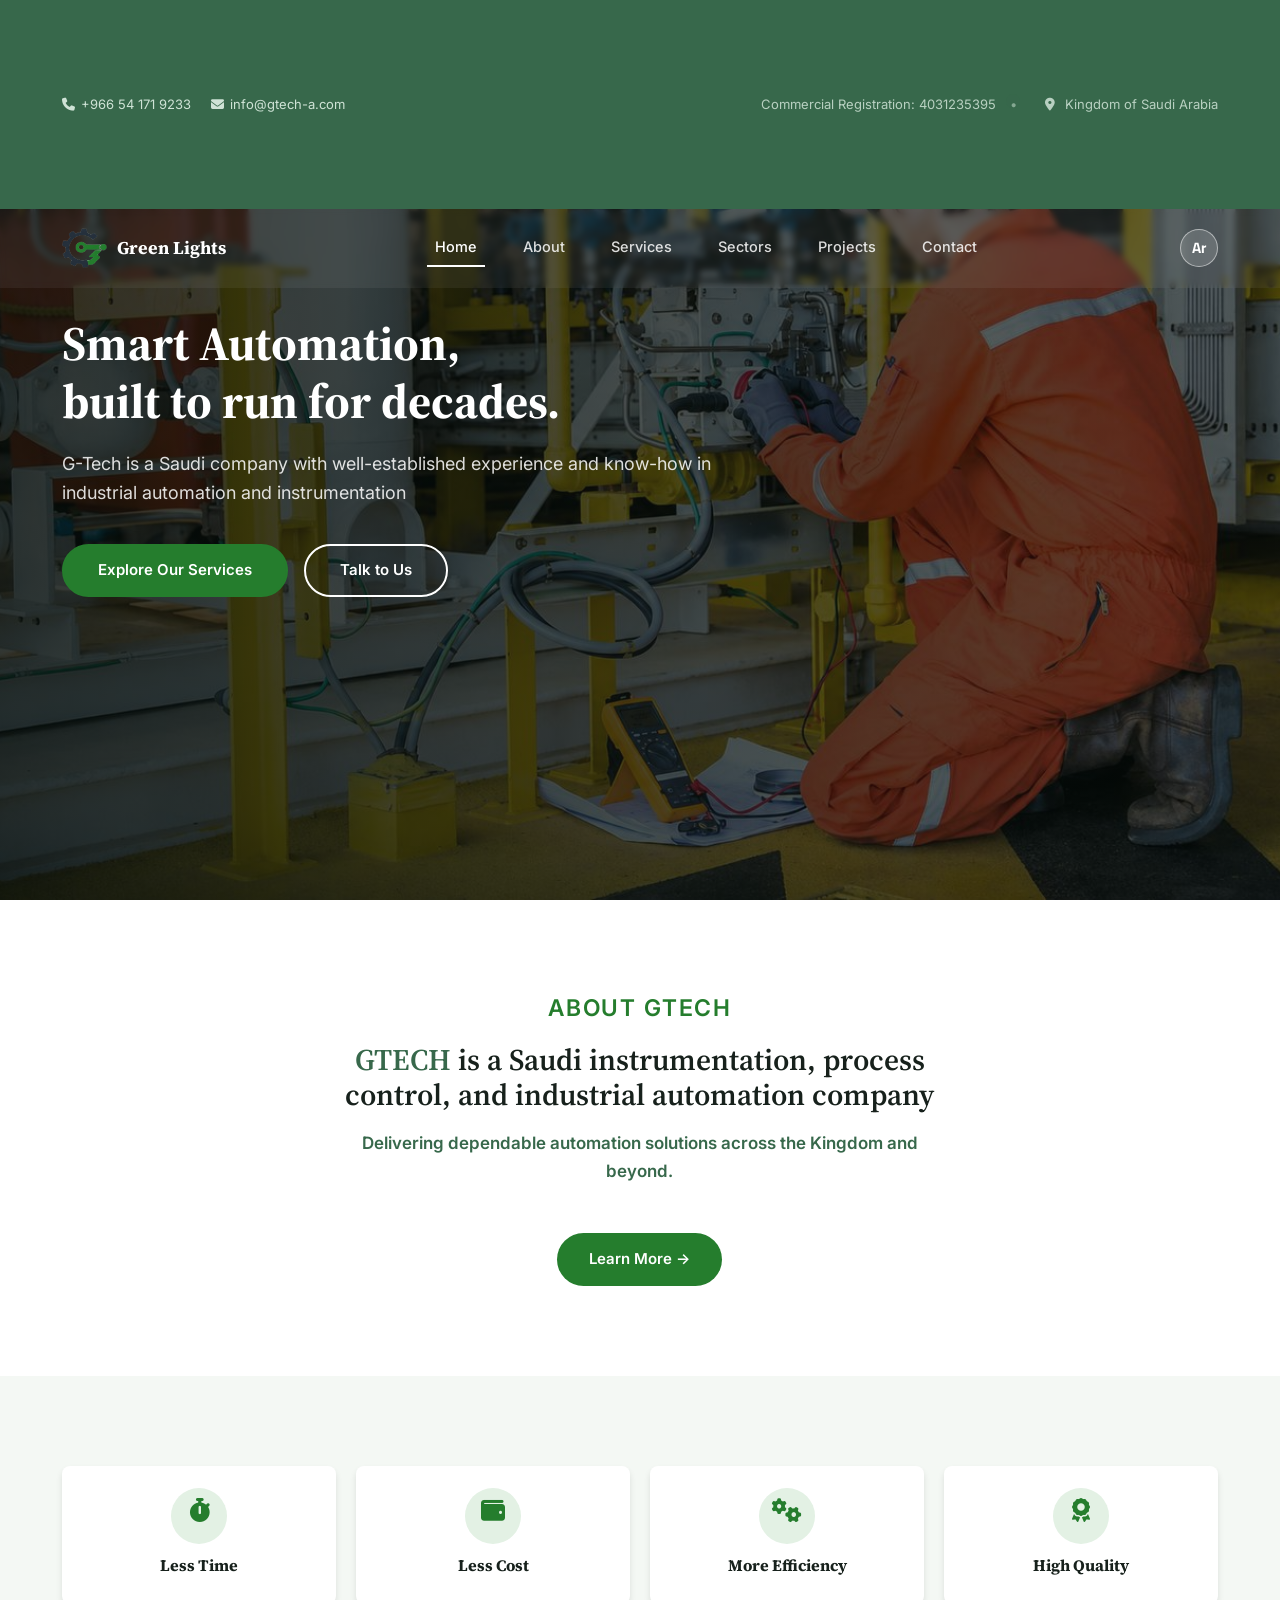
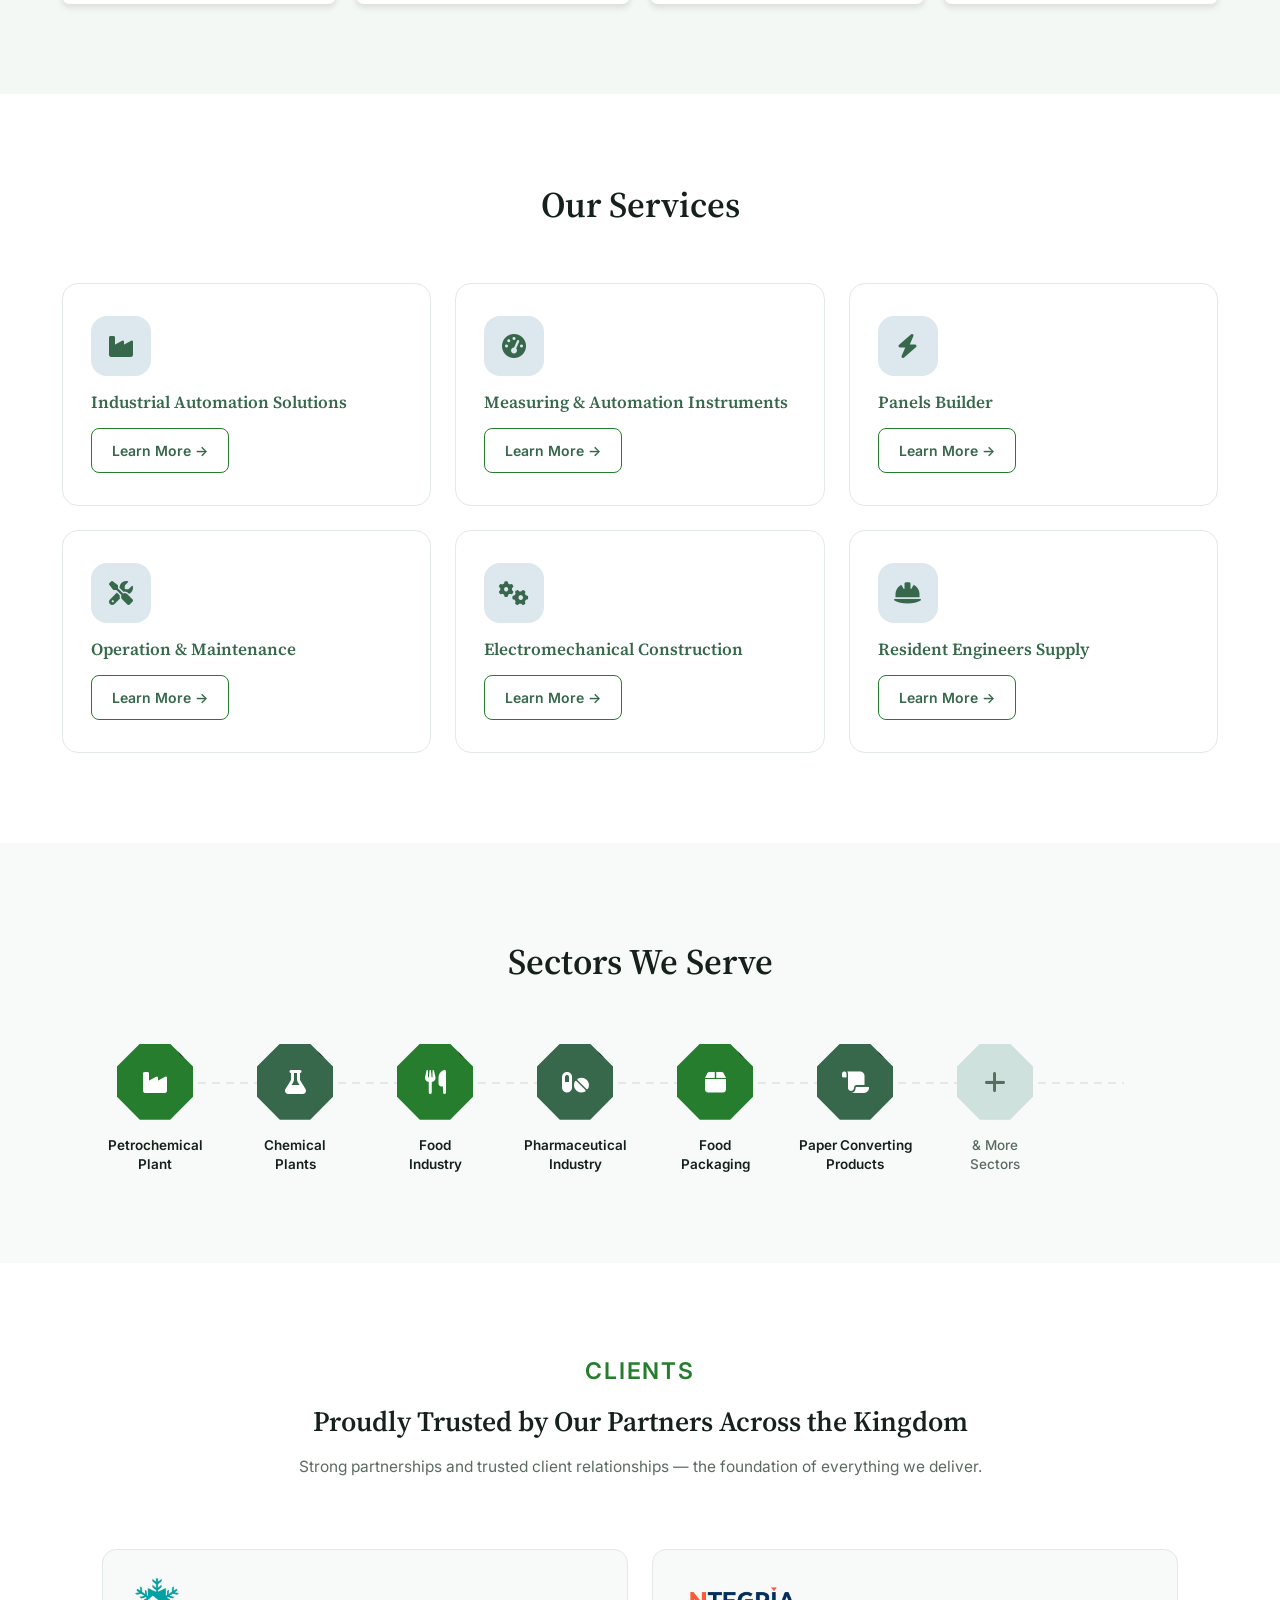
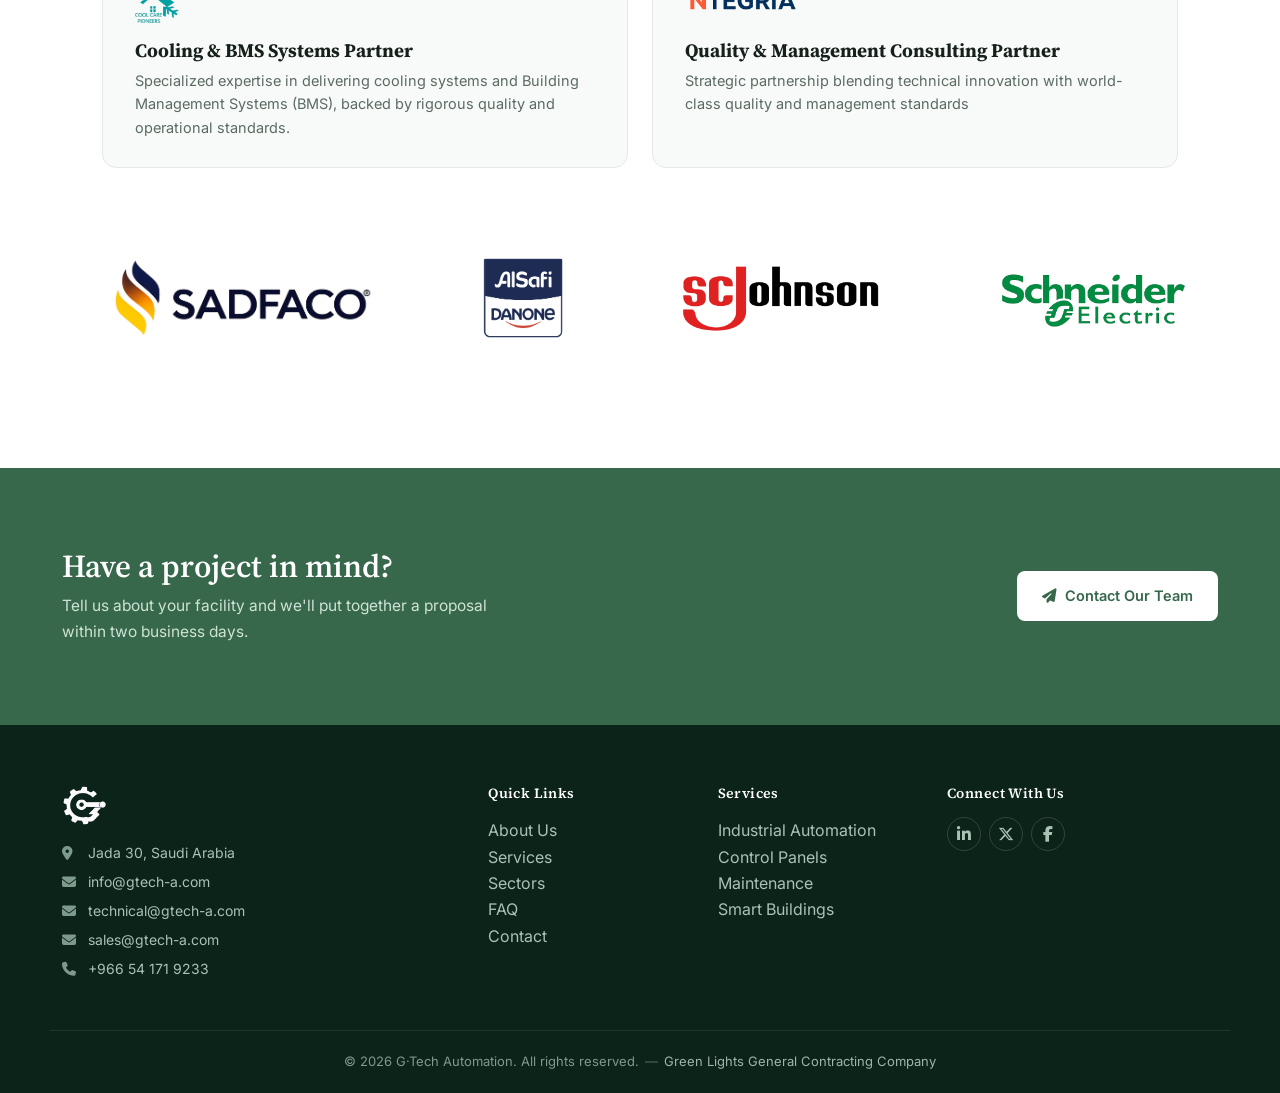
==== commit 6bb6de60: "ll" ====
--- a/GTECH/index.html
+++ b/GTECH/index.html
@@ -55,7 +55,7 @@
     <nav class="navbar navbar-expand-lg">
       <div class="container">
         <a href="#top" class="navbar-brand logo">
-          <img src="img/logo.png" id="logoImg" alt="G·Tech Automation Logo" style="height: 40px;">
+          <img src="img/logo-g.png" id="logoImg" alt="G·Tech Automation Logo" style="height: 40px;">
           <span class="logo__company-name" data-i18n="company_name">The Green Lights</span>
 
         </a>
@@ -399,6 +399,7 @@
               <i class="fa-solid fa-location-dot"></i>
               <span data-i18n="footer_address">Jada 30, Kingdom of Saudi Arabia</span>
             </a>
+            
           </p>
           <p><i class="fa-solid fa-envelope"></i> <a href="mailto:info@gtech-a.com">info@gtech-a.com</a></p>
           <p><i class="fa-solid fa-envelope"></i> <a href="mailto:technical@gtech-a.com">technical@gtech-a.com</a></p>
--- a/GTECH/style.css
+++ b/GTECH/style.css
@@ -148,7 +148,18 @@
   .site-header{
     position:sticky;
     top:0;
-  }
+    background:var(--bg);
+    border-bottom:1px solid var(--border);
+    box-shadow:0 8px 24px -18px rgba(15,107,66,0.35);
+  }
+  /* بالجوال الهيدر دايمًا بخلفية بيضاء صلبة، فلازم النصوص والأيقونات تكون داكنة دايمًا */
+  .site-header .logo__company-name{ color:var(--ink); }
+  .site-header .logo, .site-header .logo__word{ color:var(--ink); }
+  .site-header .nav .nav-link{ color:var(--muted); }
+  .site-header .nav .nav-link:hover,
+  .site-header .nav .nav-link.active{ color:var(--ink); border-color:var(--primary); }
+  .site-header .navbar-toggler-icon{ filter:none; }
+  .site-header .btn--nav.btn--primary{ background:var(--primary); border-color:transparent; color:#fff; }
 }
 
 @media (max-width:991.98px){
